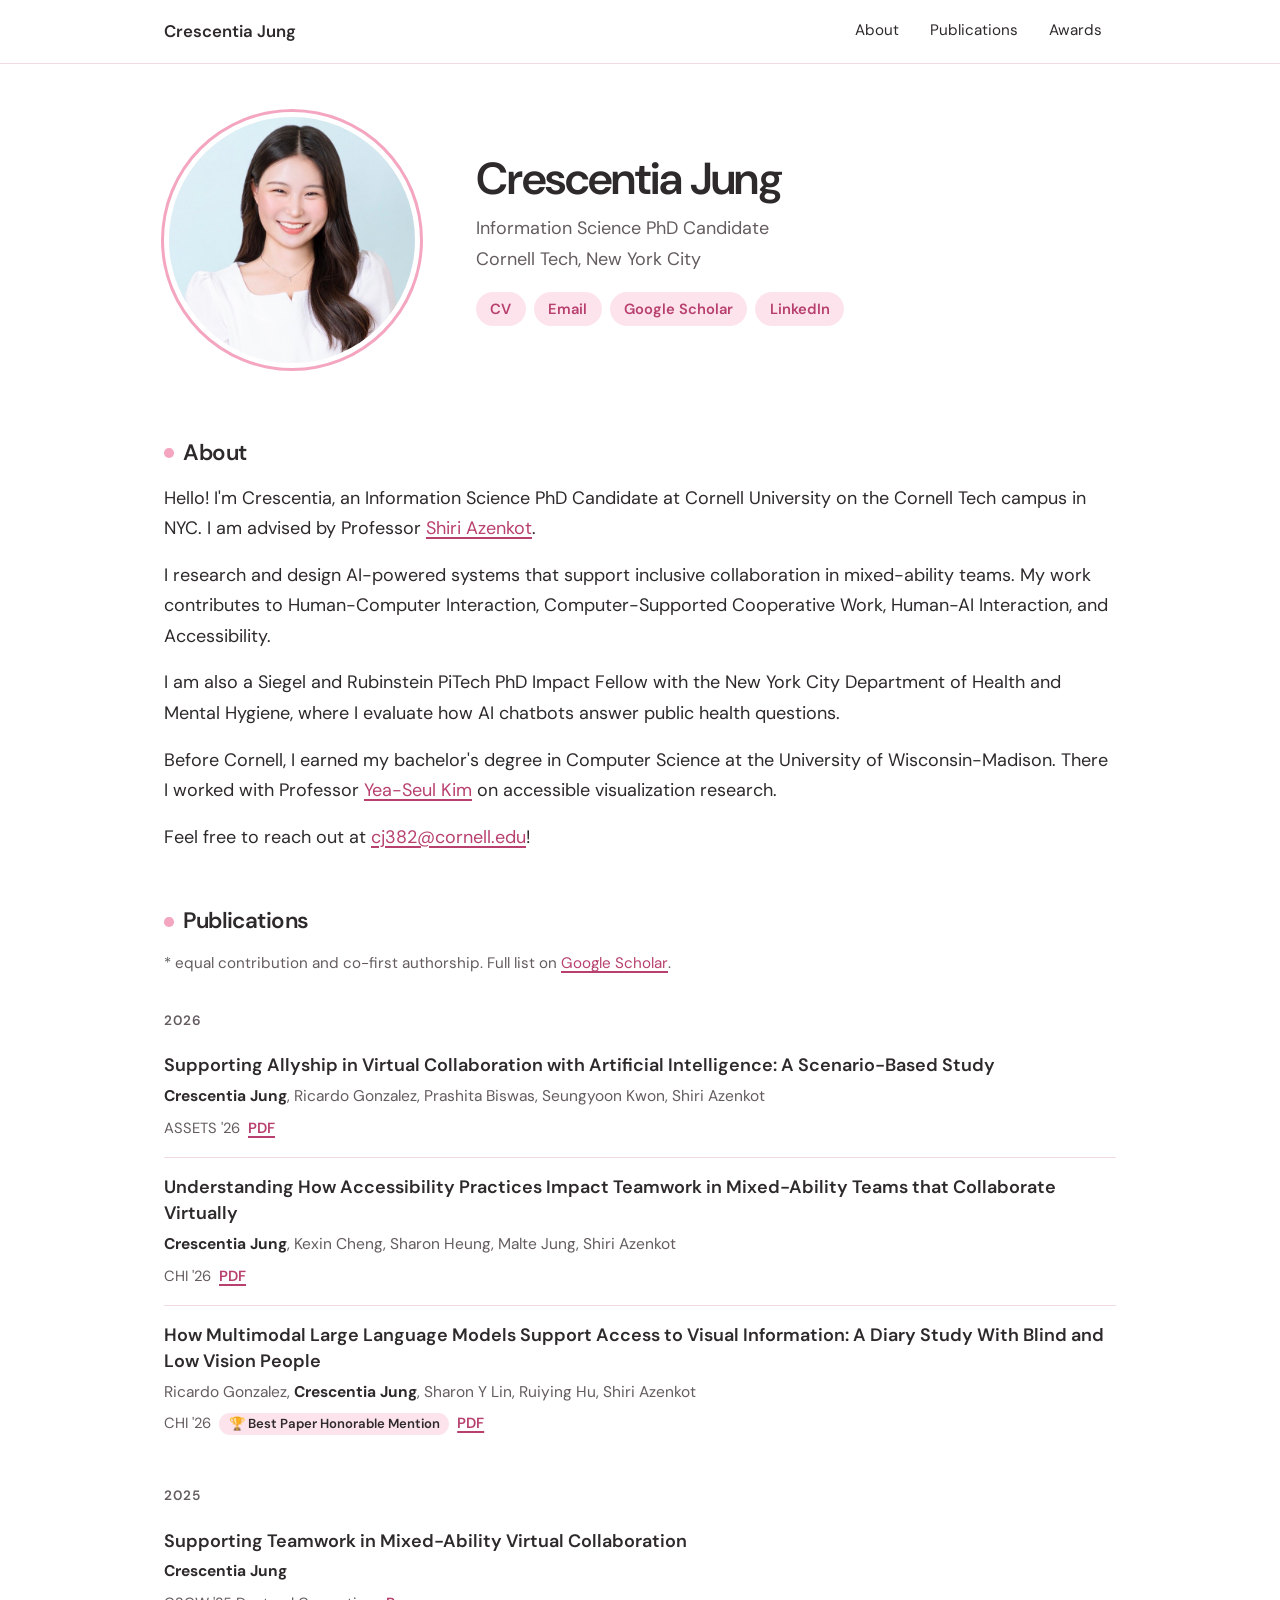
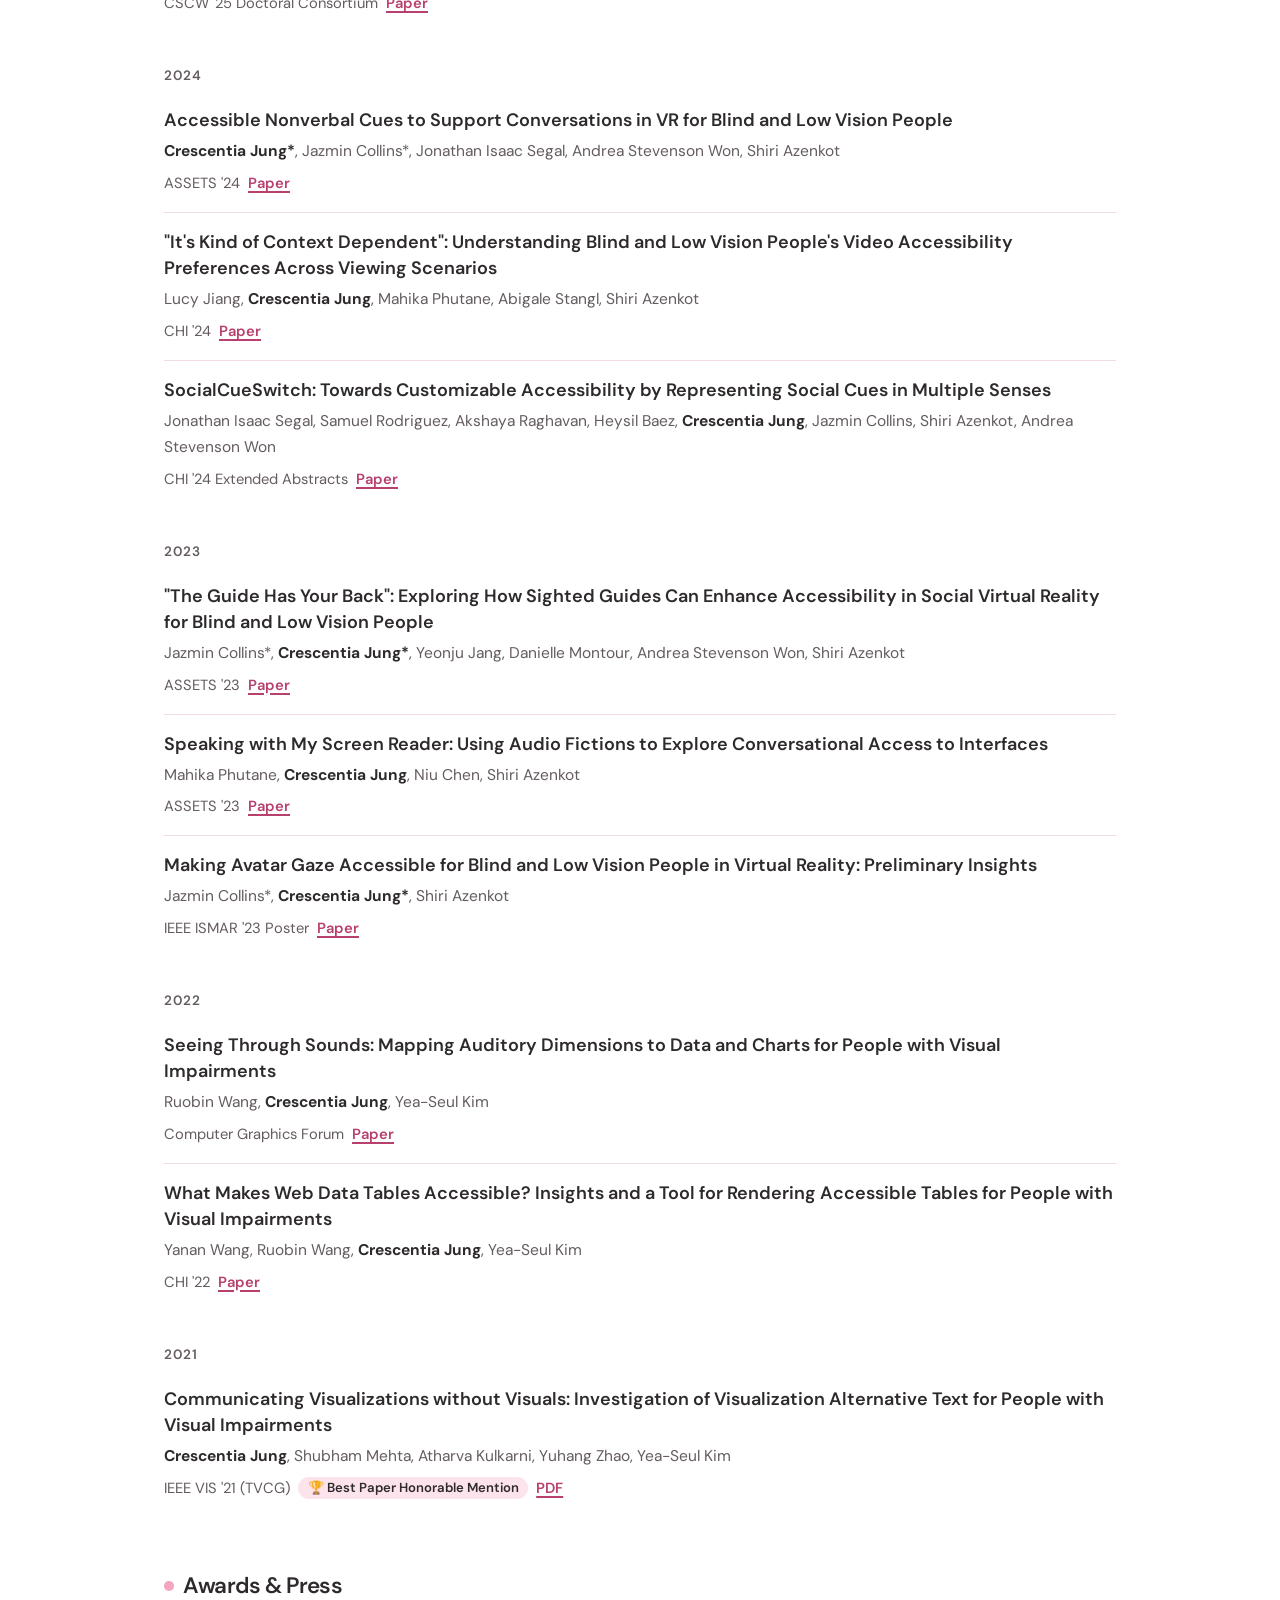
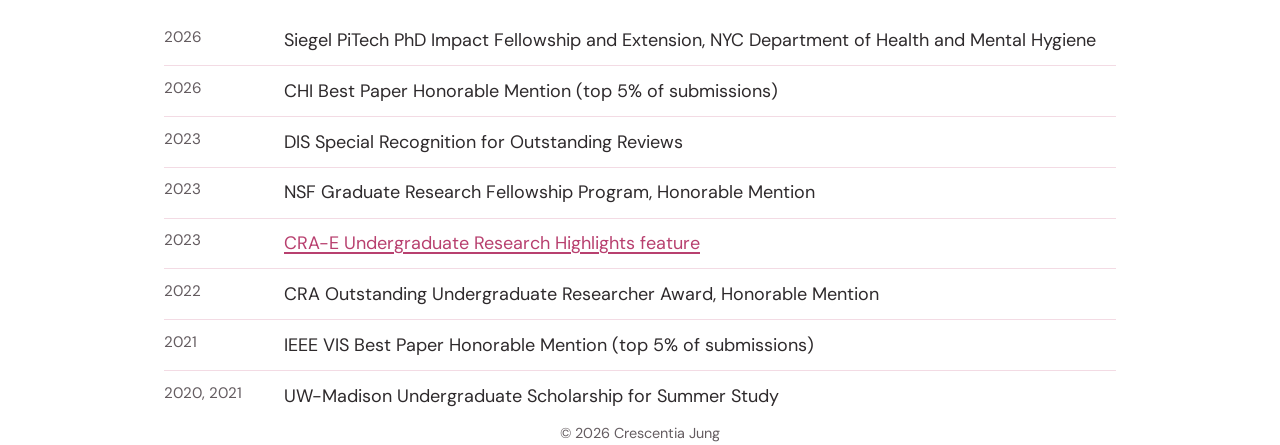
==== index.html @ 4ea264c8 "Add files via upload" ====
<!doctype html>
<html lang="en">
<head>
  <meta charset="utf-8">
  <meta name="viewport" content="width=device-width, initial-scale=1">
  <title>Crescentia Jung</title>
  <meta name="description" content="Crescentia Jung is an Information Science PhD candidate at Cornell Tech researching inclusive virtual collaboration, accessibility, and human-AI interaction.">
  <link rel="canonical" href="https://www.crescentiajung.com/">
  <meta property="og:title" content="Crescentia Jung">
  <meta property="og:type" content="website">
  <meta property="og:url" content="https://www.crescentiajung.com/">
  <meta property="og:image" content="https://www.crescentiajung.com/photo.jpg">
  <link rel="icon" href="data:image/svg+xml,%3Csvg xmlns='http://www.w3.org/2000/svg' viewBox='0 0 24 24'%3E%3Ccircle cx='12' cy='12' r='8' fill='%23f4a6c0'/%3E%3C/svg%3E">
  <link rel="preconnect" href="https://fonts.googleapis.com">
  <link rel="preconnect" href="https://fonts.gstatic.com" crossorigin>
  <link href="https://fonts.googleapis.com/css2?family=DM+Sans:opsz,wght@9..40,400;9..40,500;9..40,600&display=swap" rel="stylesheet">
  <link rel="stylesheet" href="/style.css">
</head>
<body>
  <a class="skip" href="#main">Skip to content</a>

  <header class="site-header">
    <div class="wrap">
      <a class="brand" href="/">
        Crescentia Jung
      </a>
      <nav aria-label="Sections">
        <ul>
          <li><a href="#about">About</a></li>
          <li><a href="#publications">Publications</a></li>
          <li><a href="#awards">Awards</a></li>
        </ul>
      </nav>
    </div>
  </header>

  <main id="main" class="wrap">
    <section class="hero" aria-labelledby="name">
      <img class="photo" src="/photo.jpg" alt="Portrait of Crescentia Jung, smiling" width="640" height="640">
      <div>
        <h1 id="name">Crescentia Jung</h1>
        <p class="tagline">Information Science PhD Candidate<br>Cornell Tech, New York City</p>
        <ul class="links" aria-label="Contact and profiles">
          <li><a href="/cv.pdf" target="_blank" rel="noopener">CV<span class="sr-only"> (PDF)</span><span class="sr-only"> (opens in new tab)</span></a></li>
          <li><a href="mailto:cj382@cornell.edu">Email</a></li>
          <li><a href="https://scholar.google.com/citations?hl=en&amp;user=9aqpAWwAAAAJ" target="_blank" rel="noopener">Google Scholar<span class="sr-only"> (opens in new tab)</span></a></li>
          <li><a href="https://www.linkedin.com/in/crescentiajung/" target="_blank" rel="noopener">LinkedIn<span class="sr-only"> (opens in new tab)</span></a></li>
        </ul>
      </div>
    </section>

    <section id="about" aria-labelledby="about-h">
      <h2 id="about-h">About</h2>
      <p>Hello! I'm Crescentia, an Information Science PhD Candidate at Cornell University on the Cornell Tech campus in NYC. I am advised by Professor <a href="https://scholar.google.com/citations?user=jNQlAkoAAAAJ&amp;hl=en" target="_blank" rel="noopener">Shiri Azenkot<span class="sr-only"> (opens in new tab)</span></a>.</p>
      <p>I research and design AI-powered systems that support inclusive collaboration in mixed-ability teams. My work contributes to Human-Computer Interaction, Computer-Supported Cooperative Work, Human-AI Interaction, and Accessibility.</p>
      <p>I am also a Siegel and Rubinstein PiTech PhD Impact Fellow with the New York City Department of Health and Mental Hygiene, where I evaluate how AI chatbots answer public health questions.</p>
      <p>Before Cornell, I earned my bachelor's degree in Computer Science at the University of Wisconsin-Madison. There I worked with Professor <a href="https://scholar.google.com/citations?user=I6_09PIAAAAJ&amp;hl=en" target="_blank" rel="noopener">Yea-Seul Kim<span class="sr-only"> (opens in new tab)</span></a> on accessible visualization research.</p>
      <p>Feel free to reach out at <a href="mailto:cj382@cornell.edu">cj382@cornell.edu</a>!</p>
    </section>

    <section id="publications" aria-labelledby="pubs-h">
      <h2 id="pubs-h">Publications</h2>
      <p class="note">* equal contribution and co-first authorship. Full list on <a href="https://scholar.google.com/citations?hl=en&amp;user=9aqpAWwAAAAJ" target="_blank" rel="noopener">Google Scholar<span class="sr-only"> (opens in new tab)</span></a>.</p>

      <h3 class="year">2026</h3>
      <ul class="pubs">
        <li>
          <p class="pub-title">Supporting Allyship in Virtual Collaboration with Artificial Intelligence: A Scenario-Based Study</p>
          <p class="pub-authors"><strong>Crescentia Jung</strong>, Ricardo Gonzalez, Prashita Biswas, Seungyoon Kwon, Shiri Azenkot</p>
          <p class="pub-venue"><span>ASSETS '26</span> <a href="https://arxiv.org/pdf/2610.09061" target="_blank" rel="noopener">PDF<span class="sr-only">: Supporting Allyship in Virtual Collaboration with Artificial Intelligence (opens in new tab)</span></a></p>
        </li>
        <li>
          <p class="pub-title">Understanding How Accessibility Practices Impact Teamwork in Mixed-Ability Teams that Collaborate Virtually</p>
          <p class="pub-authors"><strong>Crescentia Jung</strong>, Kexin Cheng, Sharon Heung, Malte Jung, Shiri Azenkot</p>
          <p class="pub-venue"><span>CHI '26</span> <a href="https://arxiv.org/pdf/2602.04015" target="_blank" rel="noopener">PDF<span class="sr-only">: Understanding How Accessibility Practices Impact Teamwork</span><span class="sr-only"> (opens in new tab)</span></a></p>
        </li>
        <li>
          <p class="pub-title">How Multimodal Large Language Models Support Access to Visual Information: A Diary Study With Blind and Low Vision People</p>
          <p class="pub-authors">Ricardo Gonzalez, <strong>Crescentia Jung</strong>, Sharon Y Lin, Ruiying Hu, Shiri Azenkot</p>
          <p class="pub-venue"><span>CHI '26</span> <span class="tag award">🏆 Best Paper Honorable Mention</span> <a href="https://arxiv.org/pdf/2602.13469" target="_blank" rel="noopener">PDF<span class="sr-only">: How Multimodal Large Language Models Support Access to Visual Information</span><span class="sr-only"> (opens in new tab)</span></a></p>
        </li>
      </ul>

      <h3 class="year">2025</h3>
      <ul class="pubs">
        <li>
          <p class="pub-title">Supporting Teamwork in Mixed-Ability Virtual Collaboration</p>
          <p class="pub-authors"><strong>Crescentia Jung</strong></p>
          <p class="pub-venue"><span>CSCW '25 Doctoral Consortium</span> <a href="https://dl.acm.org/doi/abs/10.1145/3715070.3747330" target="_blank" rel="noopener">Paper<span class="sr-only">: Supporting Teamwork in Mixed-Ability Virtual Collaboration</span><span class="sr-only"> (opens in new tab)</span></a></p>
        </li>
      </ul>

      <h3 class="year">2024</h3>
      <ul class="pubs">
        <li>
          <p class="pub-title">Accessible Nonverbal Cues to Support Conversations in VR for Blind and Low Vision People</p>
          <p class="pub-authors"><strong>Crescentia Jung*</strong>, Jazmin Collins*, Jonathan Isaac Segal, Andrea Stevenson Won, Shiri Azenkot</p>
          <p class="pub-venue"><span>ASSETS '24</span> <a href="https://dl.acm.org/doi/abs/10.1145/3663548.3675663" target="_blank" rel="noopener">Paper<span class="sr-only">: Accessible Nonverbal Cues to Support Conversations in VR</span><span class="sr-only"> (opens in new tab)</span></a></p>
        </li>
        <li>
          <p class="pub-title">"It's Kind of Context Dependent": Understanding Blind and Low Vision People's Video Accessibility Preferences Across Viewing Scenarios</p>
          <p class="pub-authors">Lucy Jiang, <strong>Crescentia Jung</strong>, Mahika Phutane, Abigale Stangl, Shiri Azenkot</p>
          <p class="pub-venue"><span>CHI '24</span> <a href="https://dl.acm.org/doi/abs/10.1145/3613904.3642238" target="_blank" rel="noopener">Paper<span class="sr-only">: It's Kind of Context Dependent</span><span class="sr-only"> (opens in new tab)</span></a></p>
        </li>
        <li>
          <p class="pub-title">SocialCueSwitch: Towards Customizable Accessibility by Representing Social Cues in Multiple Senses</p>
          <p class="pub-authors">Jonathan Isaac Segal, Samuel Rodriguez, Akshaya Raghavan, Heysil Baez, <strong>Crescentia Jung</strong>, Jazmin Collins, Shiri Azenkot, Andrea Stevenson Won</p>
          <p class="pub-venue"><span>CHI '24 Extended Abstracts</span> <a href="https://dl.acm.org/doi/abs/10.1145/3613905.3651109" target="_blank" rel="noopener">Paper<span class="sr-only">: SocialCueSwitch</span><span class="sr-only"> (opens in new tab)</span></a></p>
        </li>
      </ul>

      <h3 class="year">2023</h3>
      <ul class="pubs">
        <li>
          <p class="pub-title">"The Guide Has Your Back": Exploring How Sighted Guides Can Enhance Accessibility in Social Virtual Reality for Blind and Low Vision People</p>
          <p class="pub-authors">Jazmin Collins*, <strong>Crescentia Jung*</strong>, Yeonju Jang, Danielle Montour, Andrea Stevenson Won, Shiri Azenkot</p>
          <p class="pub-venue"><span>ASSETS '23</span> <a href="https://dl.acm.org/doi/abs/10.1145/3597638.3608386" target="_blank" rel="noopener">Paper<span class="sr-only">: The Guide Has Your Back</span><span class="sr-only"> (opens in new tab)</span></a></p>
        </li>
        <li>
          <p class="pub-title">Speaking with My Screen Reader: Using Audio Fictions to Explore Conversational Access to Interfaces</p>
          <p class="pub-authors">Mahika Phutane, <strong>Crescentia Jung</strong>, Niu Chen, Shiri Azenkot</p>
          <p class="pub-venue"><span>ASSETS '23</span> <a href="https://dl.acm.org/doi/abs/10.1145/3597638.3608404" target="_blank" rel="noopener">Paper<span class="sr-only">: Speaking with My Screen Reader</span><span class="sr-only"> (opens in new tab)</span></a></p>
        </li>
        <li>
          <p class="pub-title">Making Avatar Gaze Accessible for Blind and Low Vision People in Virtual Reality: Preliminary Insights</p>
          <p class="pub-authors">Jazmin Collins*, <strong>Crescentia Jung*</strong>, Shiri Azenkot</p>
          <p class="pub-venue"><span>IEEE ISMAR '23 Poster</span> <a href="https://ieeexplore.ieee.org/abstract/document/10322247/" target="_blank" rel="noopener">Paper<span class="sr-only">: Making Avatar Gaze Accessible</span><span class="sr-only"> (opens in new tab)</span></a></p>
        </li>
      </ul>

      <h3 class="year">2022</h3>
      <ul class="pubs">
        <li>
          <p class="pub-title">Seeing Through Sounds: Mapping Auditory Dimensions to Data and Charts for People with Visual Impairments</p>
          <p class="pub-authors">Ruobin Wang, <strong>Crescentia Jung</strong>, Yea-Seul Kim</p>
          <p class="pub-venue"><span>Computer Graphics Forum</span> <a href="https://onlinelibrary.wiley.com/doi/10.1111/cgf.14523" target="_blank" rel="noopener">Paper<span class="sr-only">: Seeing Through Sounds</span><span class="sr-only"> (opens in new tab)</span></a></p>
        </li>
        <li>
          <p class="pub-title">What Makes Web Data Tables Accessible? Insights and a Tool for Rendering Accessible Tables for People with Visual Impairments</p>
          <p class="pub-authors">Yanan Wang, Ruobin Wang, <strong>Crescentia Jung</strong>, Yea-Seul Kim</p>
          <p class="pub-venue"><span>CHI '22</span> <a href="https://dl.acm.org/doi/abs/10.1145/3491102.3517469" target="_blank" rel="noopener">Paper<span class="sr-only">: What Makes Web Data Tables Accessible</span><span class="sr-only"> (opens in new tab)</span></a></p>
        </li>
      </ul>

      <h3 class="year">2021</h3>
      <ul class="pubs">
        <li>
          <p class="pub-title">Communicating Visualizations without Visuals: Investigation of Visualization Alternative Text for People with Visual Impairments</p>
          <p class="pub-authors"><strong>Crescentia Jung</strong>, Shubham Mehta, Atharva Kulkarni, Yuhang Zhao, Yea-Seul Kim</p>
          <p class="pub-venue"><span>IEEE VIS '21 (TVCG)</span> <span class="tag award">🏆 Best Paper Honorable Mention</span> <a href="https://arxiv.org/abs/2108.03657" target="_blank" rel="noopener">PDF<span class="sr-only">: Communicating Visualizations without Visuals</span><span class="sr-only"> (opens in new tab)</span></a></p>
        </li>
      </ul>
    </section>

    <section id="awards" aria-labelledby="awards-h">
      <h2 id="awards-h">Awards &amp; Press</h2>
      <ul class="plain">
        <li><span class="when">2026</span> Siegel PiTech PhD Impact Fellowship and Extension, NYC Department of Health and Mental Hygiene</li>
        <li><span class="when">2026</span> CHI Best Paper Honorable Mention (top 5% of submissions)</li>
        <li><span class="when">2023</span> DIS Special Recognition for Outstanding Reviews</li>
        <li><span class="when">2023</span> NSF Graduate Research Fellowship Program, Honorable Mention</li>
        <li><span class="when">2023</span> <a href="https://cra.org/crn/2023/04/cra-es-undergraduate-research-highlights-undergraduate-research-makes-visualizations-more-accessible-via-alternative-text/" target="_blank" rel="noopener">CRA-E Undergraduate Research Highlights feature<span class="sr-only"> (opens in new tab)</span></a></li>
        <li><span class="when">2022</span> CRA Outstanding Undergraduate Researcher Award, Honorable Mention</li>
        <li><span class="when">2021</span> IEEE VIS Best Paper Honorable Mention (top 5% of submissions)</li>
        <li><span class="when">2020, 2021</span> UW-Madison Undergraduate Scholarship for Summer Study</li>
      </ul>
    </section>
  </main>

  <footer class="wrap">
    © 2026 Crescentia Jung
  </footer>
</body>
</html>
---- style.css ----
/* Crescentia Jung — site styles
   To switch to the blue theme, swap the four color values marked (theme). */

:root {
  --bg: #ffffff;
  --ink: #2e2a2c;
  --muted: #645c60;       /* 6.3:1 on white */
  --accent: #b8406f;      /* (theme) links and icons, 5.4:1 on white */
  --accent-soft: #fde4ec; /* (theme) pill fills */
  --accent-mid: #f4a6c0;  /* (theme) dots and photo ring */
  --line: #f3dbe4;        /* (theme) dividers */
  --focus: #6b4fd8;
  --max: 62rem;
}

@media (prefers-color-scheme: dark) {
  :root {
    --bg: #1d1a1c;
    --ink: #f4eef1;
    --muted: #c2b8bd;
    --accent: #f5a9c4;
    --accent-soft: #3b2a32;
    --accent-mid: #c76b8e;
    --line: #3a3036;
    --focus: #b9a8ff;
  }
}

*, *::before, *::after { box-sizing: border-box; }

html {
  -webkit-text-size-adjust: 100%;
  scroll-behavior: smooth;
  scroll-padding-top: 5rem;
}
@media (prefers-reduced-motion: reduce) {
  html { scroll-behavior: auto; }
}

body {
  margin: 0;
  background: var(--bg);
  color: var(--ink);
  font-family: "DM Sans", system-ui, -apple-system, "Segoe UI", sans-serif;
  font-size: 1.125rem;
  line-height: 1.7;
}

.sr-only {
  position: absolute;
  width: 1px; height: 1px;
  padding: 0; margin: -1px;
  overflow: hidden;
  clip: rect(0 0 0 0);
  white-space: nowrap;
  border: 0;
}

.skip {
  position: absolute;
  left: 1rem;
  top: -3rem;
  background: var(--ink);
  color: var(--bg);
  padding: .5rem 1rem;
  border-radius: 999px;
  z-index: 20;
}
.skip:focus { top: 1rem; }

:focus-visible {
  outline: 3px solid var(--focus);
  outline-offset: 3px;
  border-radius: 6px;
}

a {
  color: var(--accent);
  text-decoration-thickness: 1.5px;
  text-underline-offset: 3px;
}
a:hover { text-decoration-thickness: 3px; }

.wrap {
  max-width: var(--max);
  margin: 0 auto;
  padding: 0 1.25rem;
}

/* Header: sticks to top so section links stay reachable */
.site-header {
  position: sticky;
  top: 0;
  z-index: 10;
  background: color-mix(in srgb, var(--bg) 92%, transparent);
  backdrop-filter: blur(8px);
  border-bottom: 1px solid var(--line);
}
.site-header .wrap {
  display: flex;
  align-items: center;
  justify-content: space-between;
  gap: .75rem;
  flex-wrap: wrap;
  padding-top: .85rem;
  padding-bottom: .85rem;
}
.brand {
  display: inline-flex;
  align-items: center;
  gap: .5rem;
  font-weight: 600;
  font-size: 1.05rem;
  color: var(--ink);
  text-decoration: none;
}
.brand svg { width: 1.3rem; height: 1.3rem; color: var(--accent); }

nav ul {
  list-style: none;
  display: flex;
  gap: .25rem;
  margin: 0;
  padding: 0;
  flex-wrap: wrap;
}
nav a {
  display: inline-block;
  padding: .3rem .85rem;
  border-radius: 999px;
  color: var(--ink);
  text-decoration: none;
  font-size: .95rem;
}
nav a:hover { background: var(--accent-soft); }

/* Hero */
.hero {
  display: grid;
  grid-template-columns: 1fr;
  gap: 1.75rem;
  align-items: center;
  padding: 3rem 0 1rem;
}
@media (min-width: 640px) {
  .hero { grid-template-columns: 16rem 1fr; gap: 3.5rem; }
}
.photo {
  width: 16rem;
  height: 16rem;
  border-radius: 50%;
  object-fit: cover;
  color: transparent;
  background: var(--accent-soft);
  border: 5px solid var(--bg);
  box-shadow: 0 0 0 3px var(--accent-mid);
}

h1, h2 {
  font-weight: 600;
  line-height: 1.2;
  letter-spacing: -.025em;
}
h1 { font-size: clamp(2.1rem, 6vw, 2.8rem); margin: 0 0 .4rem; }
h2 {
  font-size: 1.4rem;
  margin: 3.5rem 0 1rem;
  display: flex;
  align-items: center;
  gap: .6rem;
}
h2::before {
  content: "";
  width: .6rem;
  height: .6rem;
  border-radius: 50%;
  background: var(--accent-mid);
  flex: none;
}

.tagline {
  margin: 0;
  color: var(--muted);
}

.links {
  display: flex;
  flex-wrap: wrap;
  gap: .5rem;
  margin: 1.1rem 0 0;
  padding: 0;
  list-style: none;
}
.links a {
  display: inline-block;
  padding: .3rem .9rem;
  border-radius: 999px;
  background: var(--accent-soft);
  font-size: .92rem;
  font-weight: 600;
  text-decoration: none;
}
.links a:hover { text-decoration: underline; }

#about p { margin: 0 0 1rem; }

.note { color: var(--muted); font-size: .95rem; margin: 0 0 1rem; }

/* Publications: plain list, one divider per item */
.year {
  font-size: .85rem;
  font-weight: 600;
  letter-spacing: .08em;
  color: var(--muted);
  margin: 2rem 0 .25rem;
}
.pubs, .plain {
  list-style: none;
  padding: 0;
  margin: 0;
}
.pubs li {
  padding: 1rem 0;
  border-bottom: 1px solid var(--line);
}
.pubs li:last-child { border-bottom: 0; }
.pubs p { margin: 0; }
.pub-title {
  font-weight: 600;
  line-height: 1.45;
  margin-bottom: .3rem !important;
}
.pub-authors {
  font-size: .97rem;
  color: var(--muted);
}
.pub-authors strong { color: var(--ink); }
.pub-venue {
  display: flex;
  flex-wrap: wrap;
  align-items: center;
  gap: .5rem;
  margin-top: .4rem !important;
  font-size: .92rem;
  color: var(--muted);
}
.pub-venue a { font-weight: 600; }

.tag {
  display: inline-block;
  padding: 0 .6rem;
  border-radius: 999px;
  background: var(--accent-soft);
  color: var(--ink);
  font-size: .82rem;
  font-weight: 600;
}

/* Awards */
.plain li {
  display: flex;
  gap: 1rem;
  padding: .6rem 0;
  border-bottom: 1px solid var(--line);
}
.plain li:last-child { border-bottom: 0; }
.when {
  flex: none;
  width: 6.5rem;
  color: var(--muted);
  font-size: .95rem;
  font-variant-numeric: tabular-nums;
}
@media (max-width: 480px) {
  .plain li { flex-direction: column; gap: 0; }
}

footer {
  margin: 4.5rem auto 2.5rem;
  color: var(--muted);
  font-size: .9rem;
  text-align: center;
}
footer svg { width: 1rem; height: 1rem; vertical-align: -2px; color: var(--accent); }
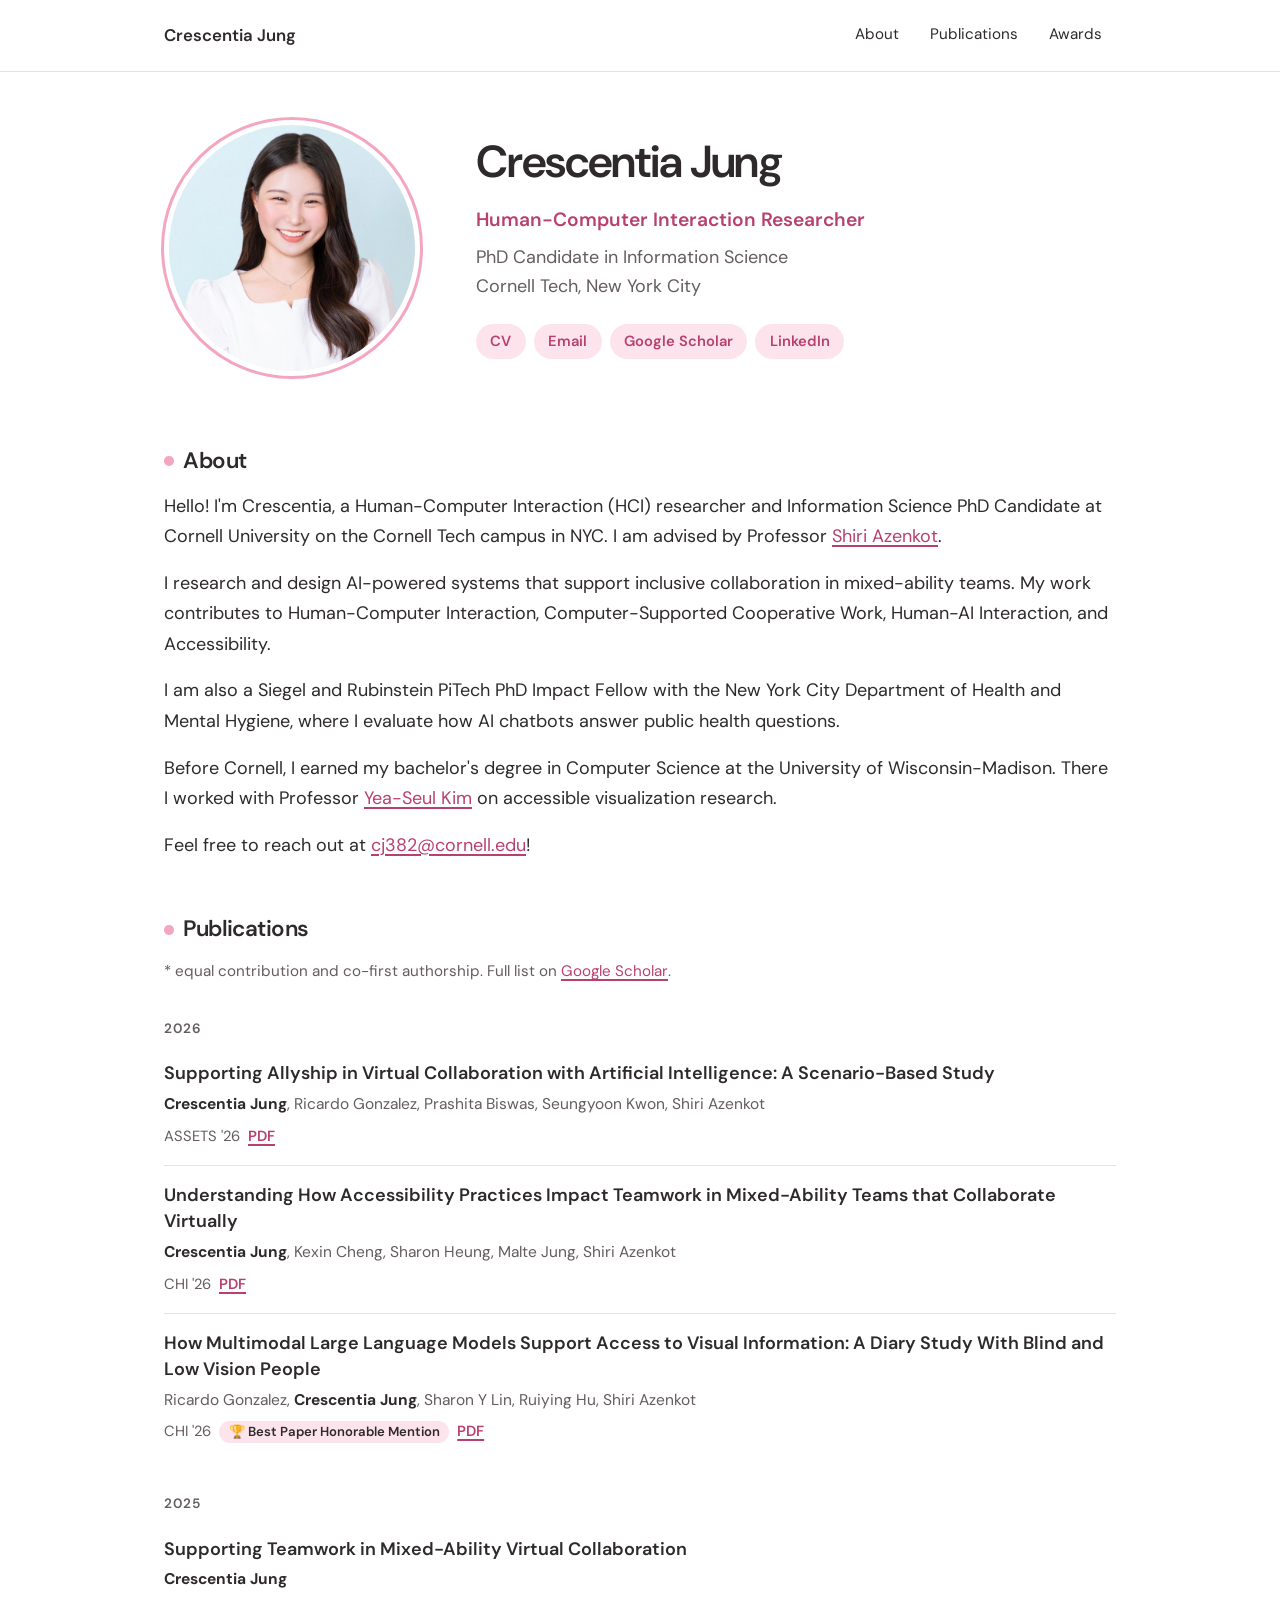
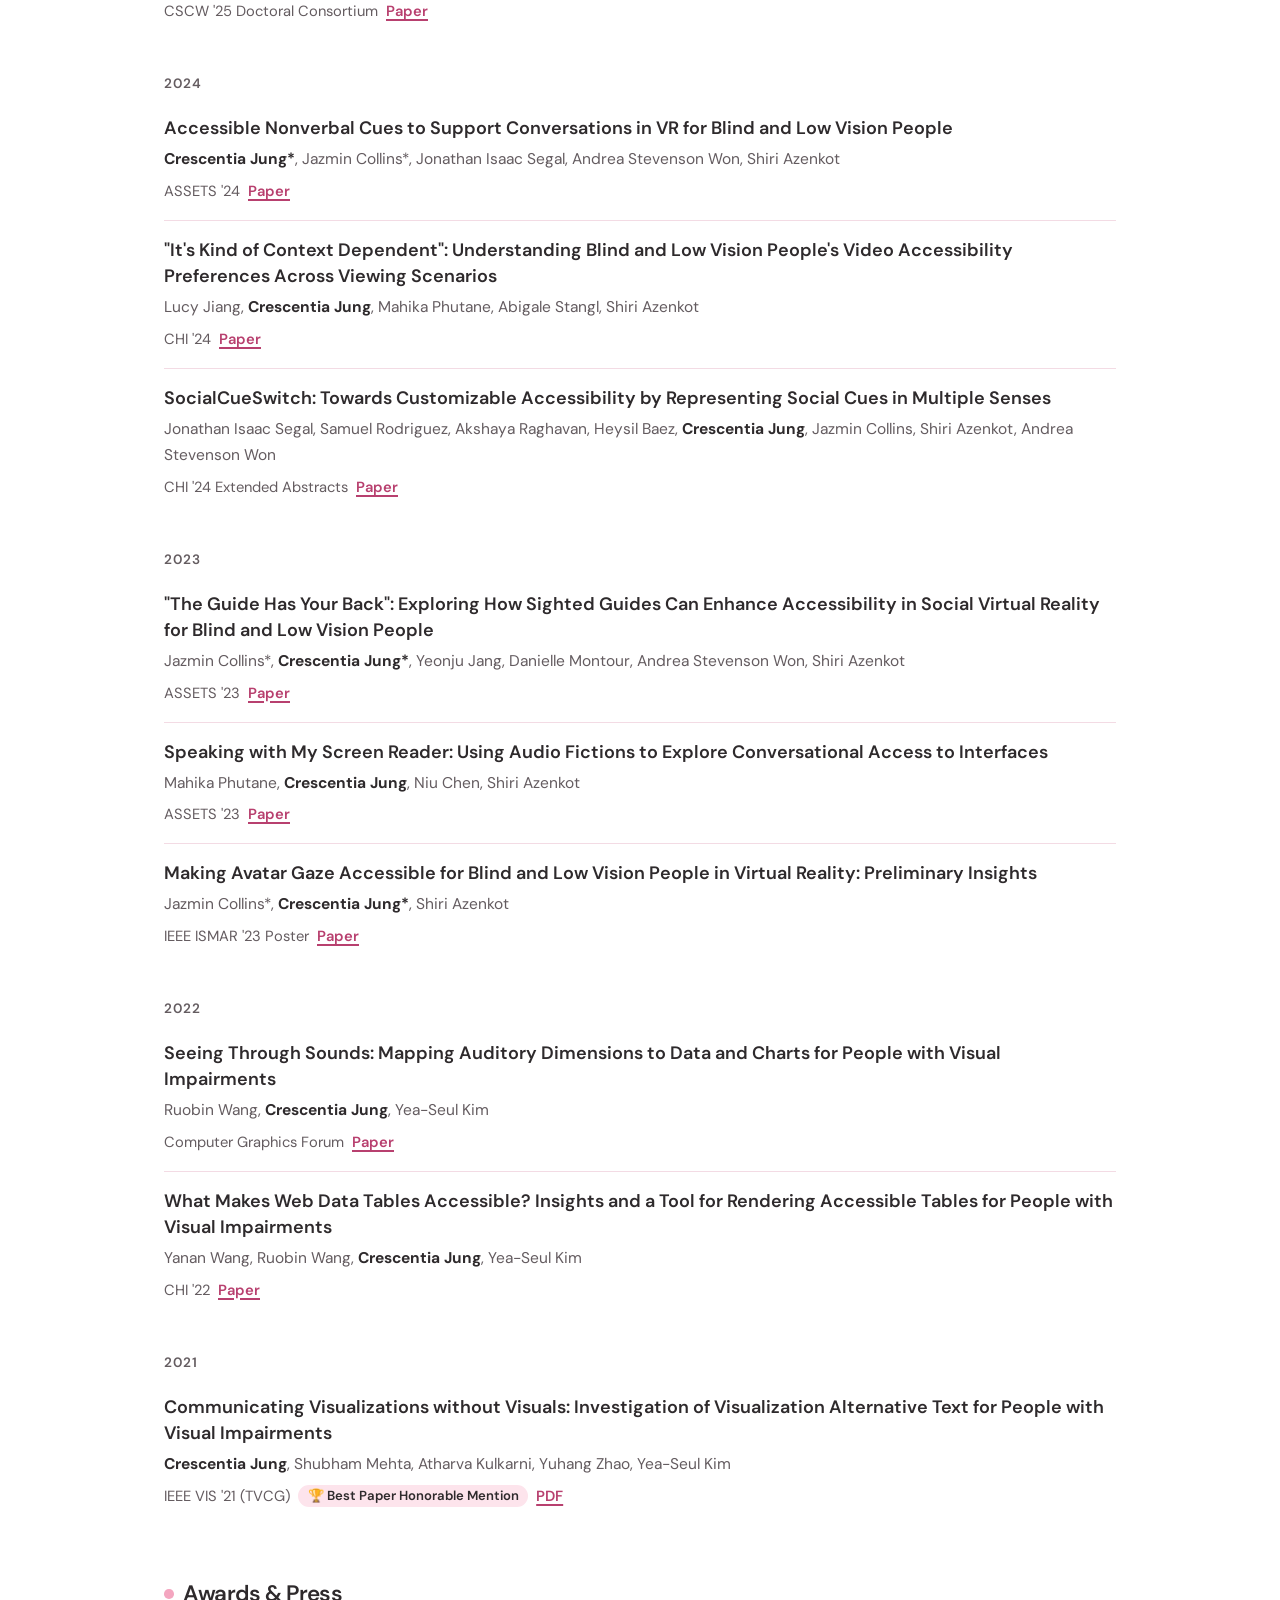
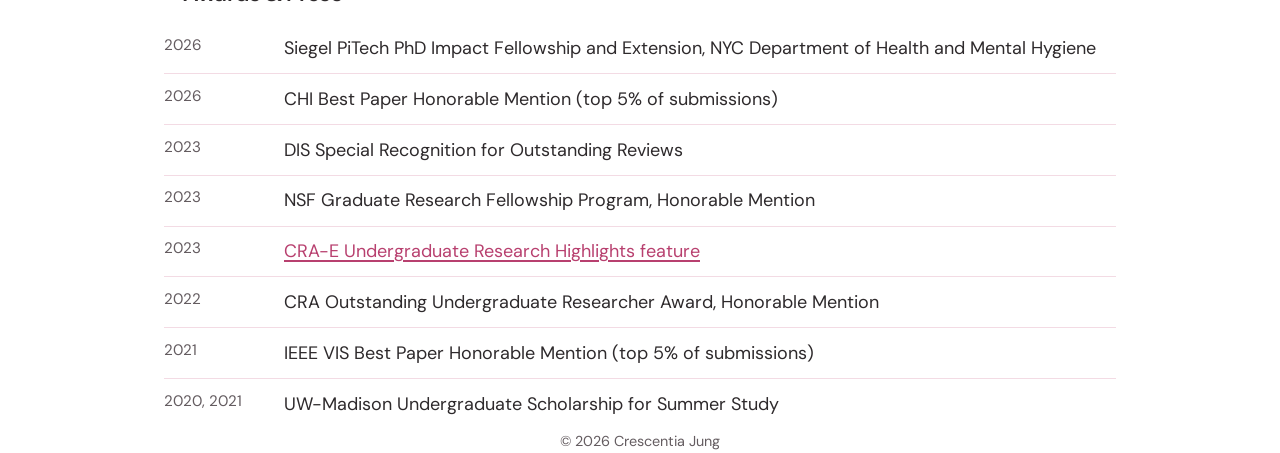
==== commit ddb65e6b: "Add files via upload" ====
--- a/index.html
+++ b/index.html
@@ -39,7 +39,8 @@
       <img class="photo" src="/photo.jpg" alt="Portrait of Crescentia Jung, smiling" width="640" height="640">
       <div>
         <h1 id="name">Crescentia Jung</h1>
-        <p class="tagline">Information Science PhD Candidate<br>Cornell Tech, New York City</p>
+        <p class="role">Human-Computer Interaction Researcher</p>
+        <p class="tagline">PhD Candidate in Information Science<br>Cornell Tech, New York City</p>
         <ul class="links" aria-label="Contact and profiles">
           <li><a href="/cv.pdf" target="_blank" rel="noopener">CV<span class="sr-only"> (PDF)</span><span class="sr-only"> (opens in new tab)</span></a></li>
           <li><a href="mailto:cj382@cornell.edu">Email</a></li>
@@ -51,7 +52,7 @@
 
     <section id="about" aria-labelledby="about-h">
       <h2 id="about-h">About</h2>
-      <p>Hello! I'm Crescentia, an Information Science PhD Candidate at Cornell University on the Cornell Tech campus in NYC. I am advised by Professor <a href="https://scholar.google.com/citations?user=jNQlAkoAAAAJ&amp;hl=en" target="_blank" rel="noopener">Shiri Azenkot<span class="sr-only"> (opens in new tab)</span></a>.</p>
+      <p>Hello! I'm Crescentia, a Human-Computer Interaction (HCI) researcher and Information Science PhD Candidate at Cornell University on the Cornell Tech campus in NYC. I am advised by Professor <a href="https://scholar.google.com/citations?user=jNQlAkoAAAAJ&amp;hl=en" target="_blank" rel="noopener">Shiri Azenkot<span class="sr-only"> (opens in new tab)</span></a>.</p>
       <p>I research and design AI-powered systems that support inclusive collaboration in mixed-ability teams. My work contributes to Human-Computer Interaction, Computer-Supported Cooperative Work, Human-AI Interaction, and Accessibility.</p>
       <p>I am also a Siegel and Rubinstein PiTech PhD Impact Fellow with the New York City Department of Health and Mental Hygiene, where I evaluate how AI chatbots answer public health questions.</p>
       <p>Before Cornell, I earned my bachelor's degree in Computer Science at the University of Wisconsin-Madison. There I worked with Professor <a href="https://scholar.google.com/citations?user=I6_09PIAAAAJ&amp;hl=en" target="_blank" rel="noopener">Yea-Seul Kim<span class="sr-only"> (opens in new tab)</span></a> on accessible visualization research.</p>
--- a/style.css
+++ b/style.css
@@ -102,8 +102,8 @@
   justify-content: space-between;
   gap: .75rem;
   flex-wrap: wrap;
-  padding-top: .85rem;
-  padding-bottom: .85rem;
+  padding-top: 1.1rem;
+  padding-bottom: 1.1rem;
 }
 .brand {
   display: inline-flex;
@@ -161,7 +161,7 @@
   line-height: 1.2;
   letter-spacing: -.025em;
 }
-h1 { font-size: clamp(2.1rem, 6vw, 2.8rem); margin: 0 0 .4rem; }
+h1 { font-size: clamp(2.1rem, 6vw, 2.8rem); margin: 0 0 .9rem; }
 h2 {
   font-size: 1.4rem;
   margin: 3.5rem 0 1rem;
@@ -178,16 +178,23 @@
   flex: none;
 }
 
+.role {
+  margin: 0 0 .35rem;
+  font-size: 1.2rem;
+  font-weight: 600;
+  color: var(--accent);
+}
 .tagline {
   margin: 0;
   color: var(--muted);
+  line-height: 1.6;
 }
 
 .links {
   display: flex;
   flex-wrap: wrap;
   gap: .5rem;
-  margin: 1.1rem 0 0;
+  margin: 1.5rem 0 0;
   padding: 0;
   list-style: none;
 }
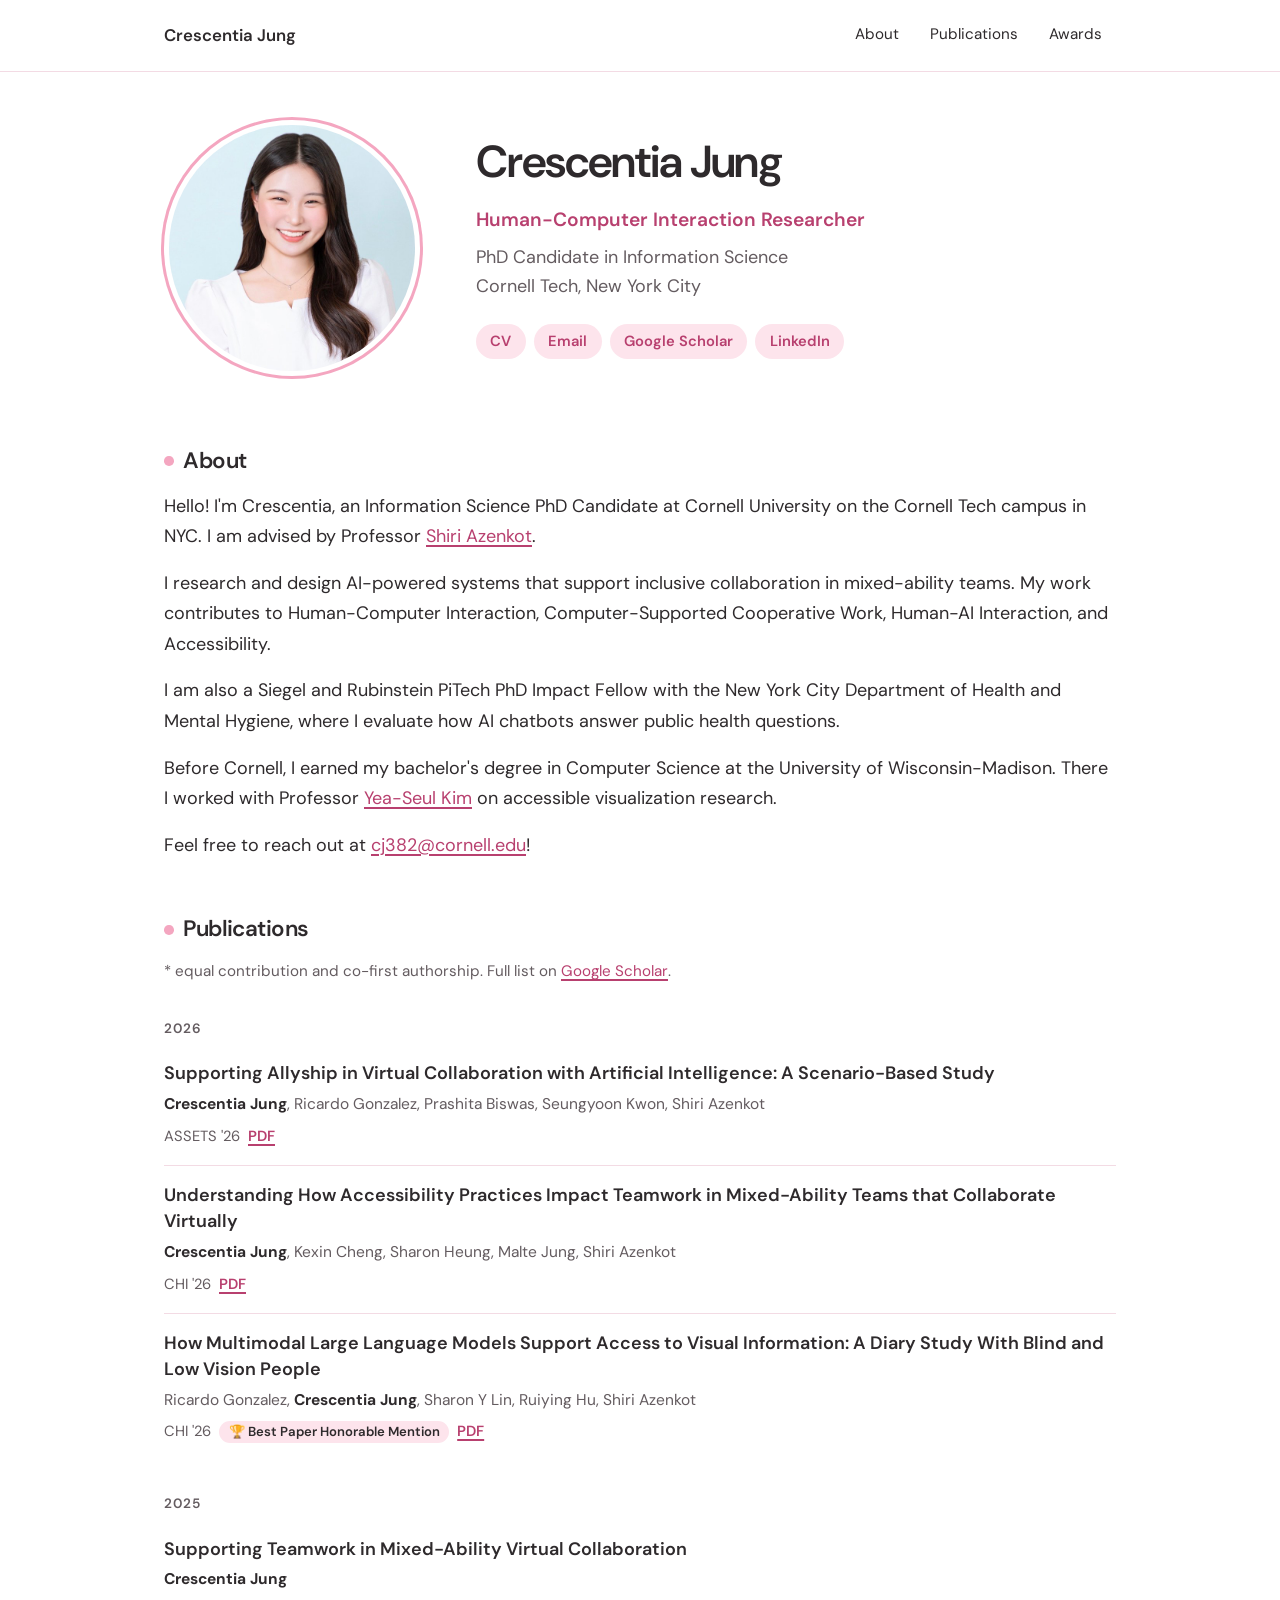
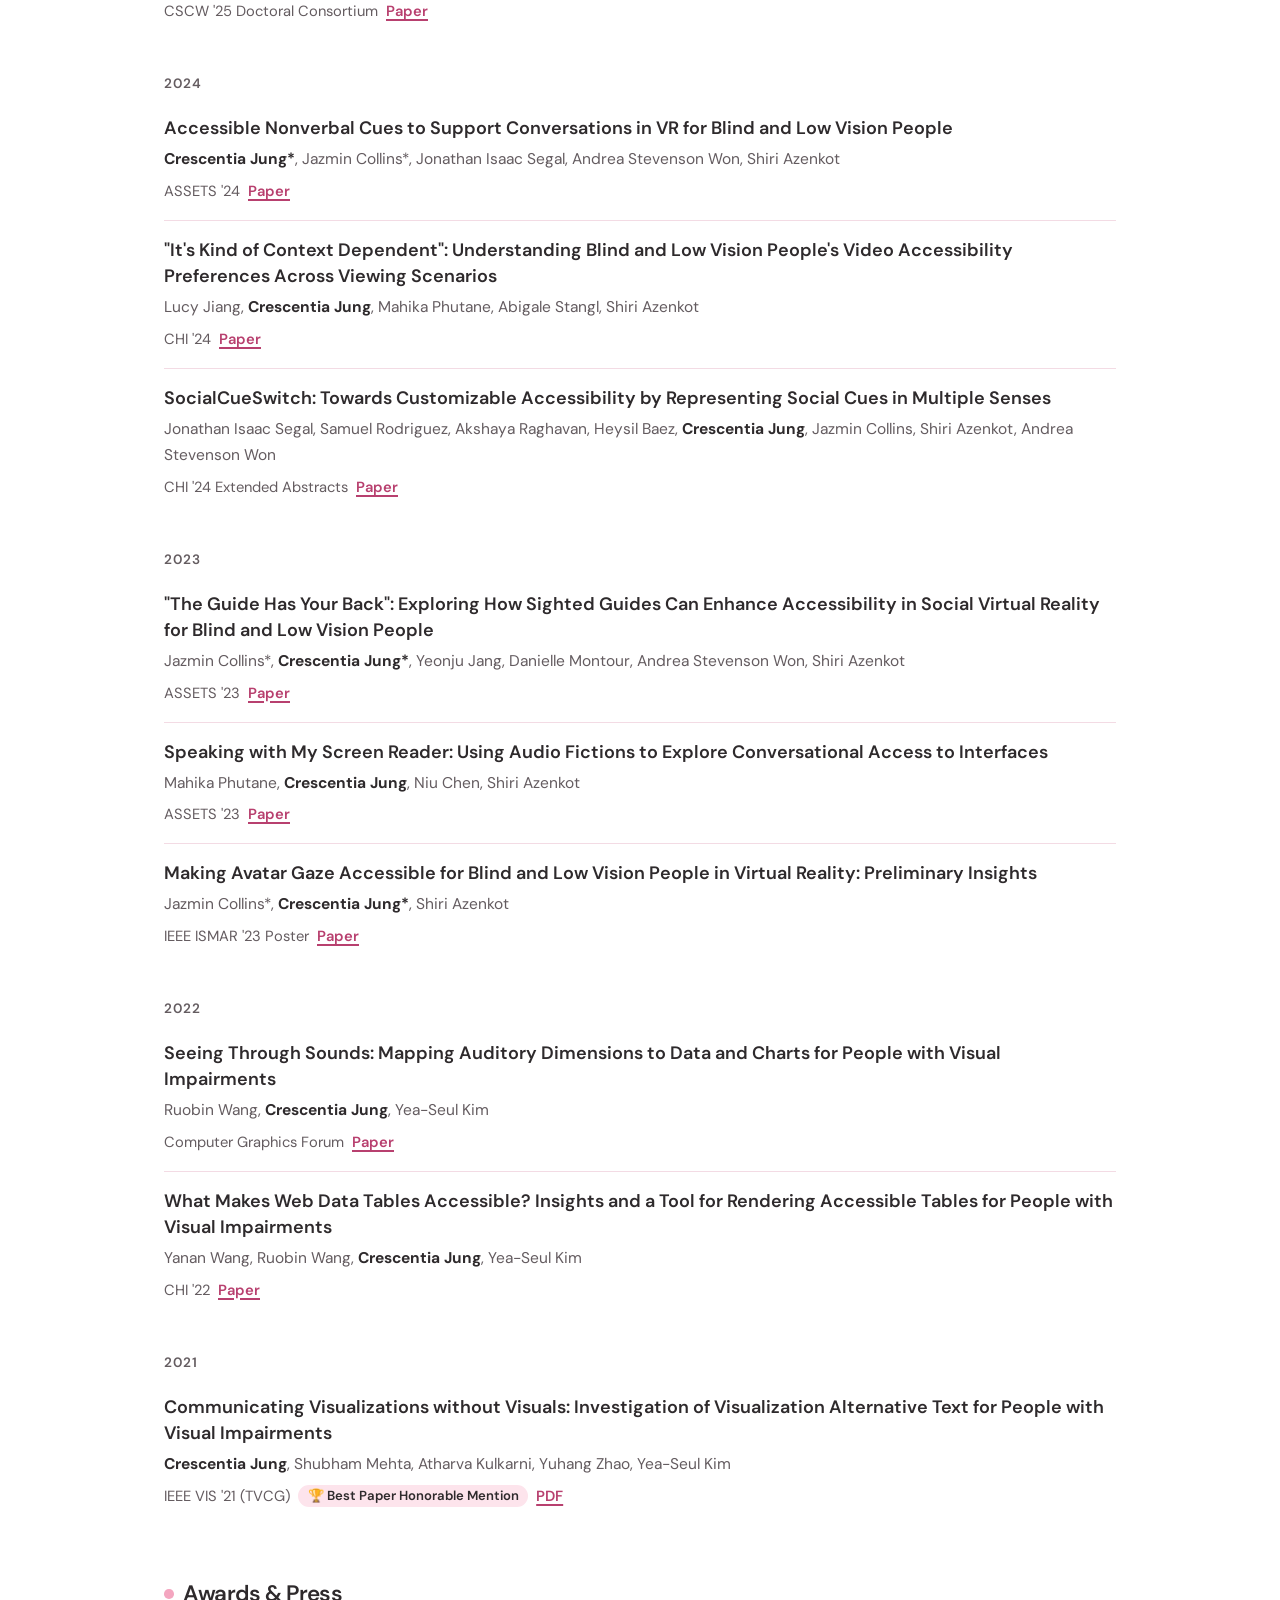
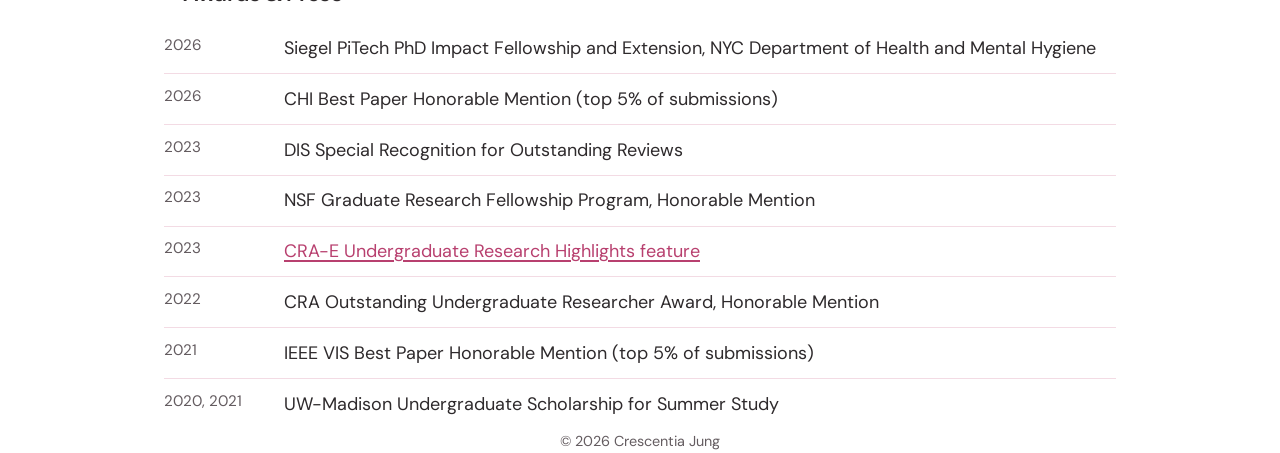
==== commit 06affec8: "Add files via upload" ====
--- a/index.html
+++ b/index.html
@@ -52,7 +52,7 @@
 
     <section id="about" aria-labelledby="about-h">
       <h2 id="about-h">About</h2>
-      <p>Hello! I'm Crescentia, a Human-Computer Interaction (HCI) researcher and Information Science PhD Candidate at Cornell University on the Cornell Tech campus in NYC. I am advised by Professor <a href="https://scholar.google.com/citations?user=jNQlAkoAAAAJ&amp;hl=en" target="_blank" rel="noopener">Shiri Azenkot<span class="sr-only"> (opens in new tab)</span></a>.</p>
+      <p>Hello! I'm Crescentia, an Information Science PhD Candidate at Cornell University on the Cornell Tech campus in NYC. I am advised by Professor <a href="https://scholar.google.com/citations?user=jNQlAkoAAAAJ&amp;hl=en" target="_blank" rel="noopener">Shiri Azenkot<span class="sr-only"> (opens in new tab)</span></a>.</p>
       <p>I research and design AI-powered systems that support inclusive collaboration in mixed-ability teams. My work contributes to Human-Computer Interaction, Computer-Supported Cooperative Work, Human-AI Interaction, and Accessibility.</p>
       <p>I am also a Siegel and Rubinstein PiTech PhD Impact Fellow with the New York City Department of Health and Mental Hygiene, where I evaluate how AI chatbots answer public health questions.</p>
       <p>Before Cornell, I earned my bachelor's degree in Computer Science at the University of Wisconsin-Madison. There I worked with Professor <a href="https://scholar.google.com/citations?user=I6_09PIAAAAJ&amp;hl=en" target="_blank" rel="noopener">Yea-Seul Kim<span class="sr-only"> (opens in new tab)</span></a> on accessible visualization research.</p>
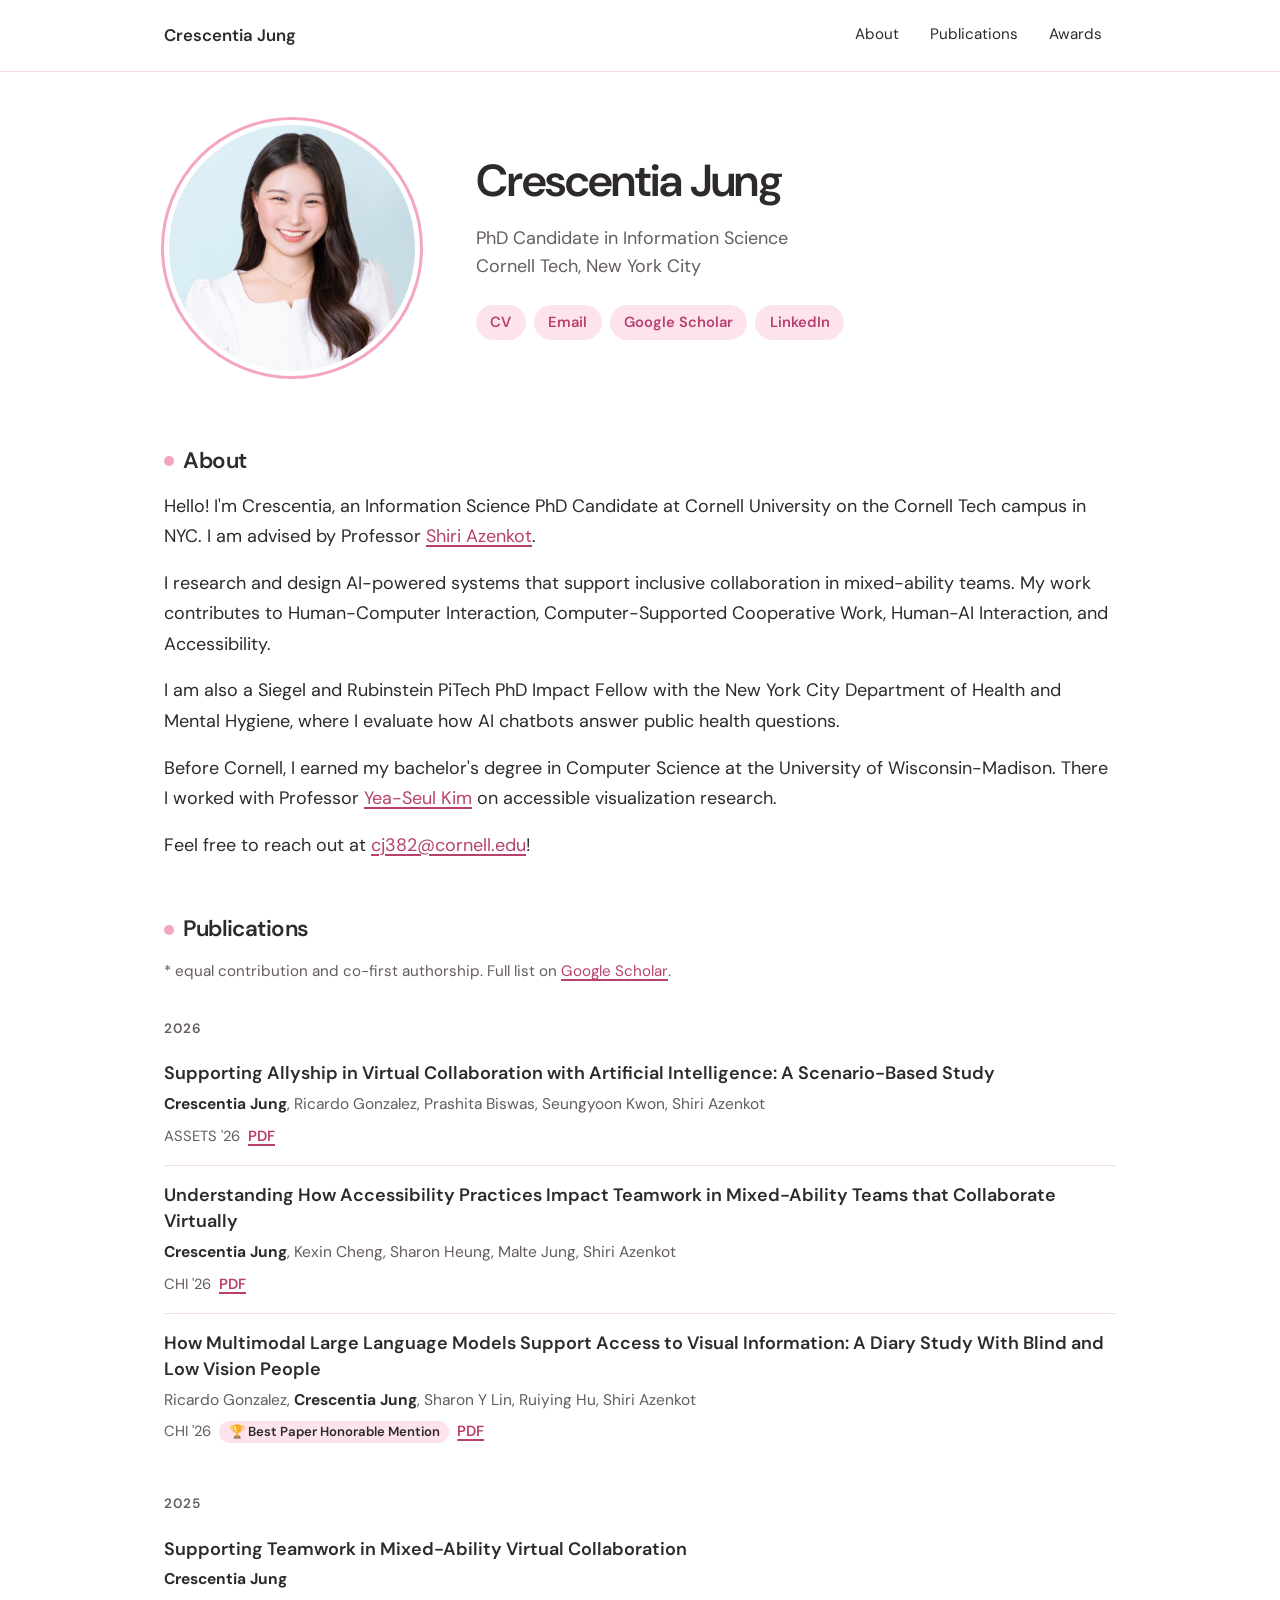
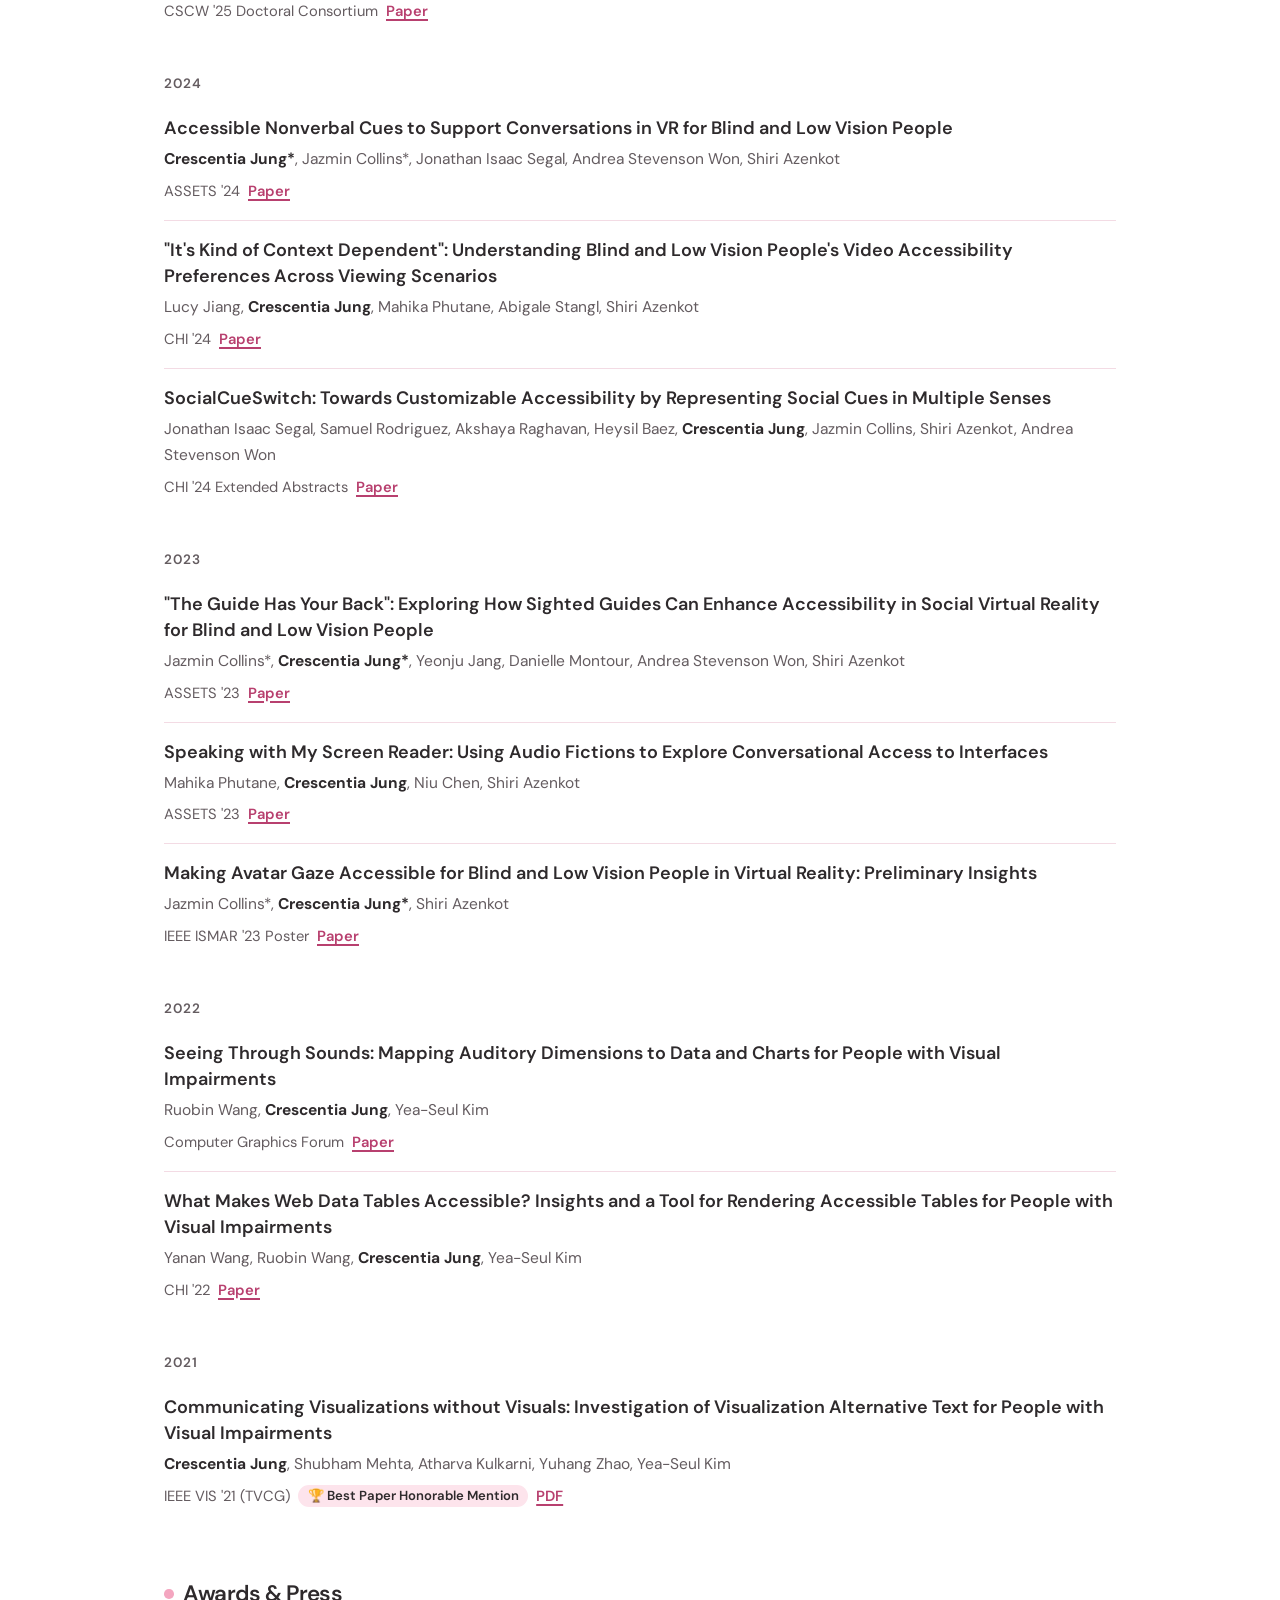
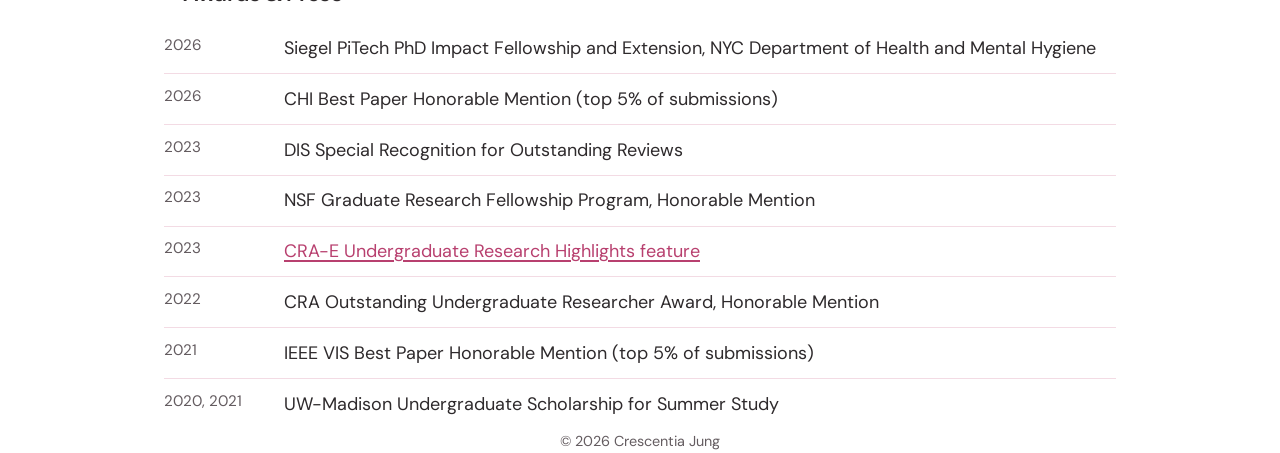
==== commit dd28ab45: "Add files via upload" ====
--- a/index.html
+++ b/index.html
@@ -39,7 +39,6 @@
       <img class="photo" src="/photo.jpg" alt="Portrait of Crescentia Jung, smiling" width="640" height="640">
       <div>
         <h1 id="name">Crescentia Jung</h1>
-        <p class="role">Human-Computer Interaction Researcher</p>
         <p class="tagline">PhD Candidate in Information Science<br>Cornell Tech, New York City</p>
         <ul class="links" aria-label="Contact and profiles">
           <li><a href="/cv.pdf" target="_blank" rel="noopener">CV<span class="sr-only"> (PDF)</span><span class="sr-only"> (opens in new tab)</span></a></li>
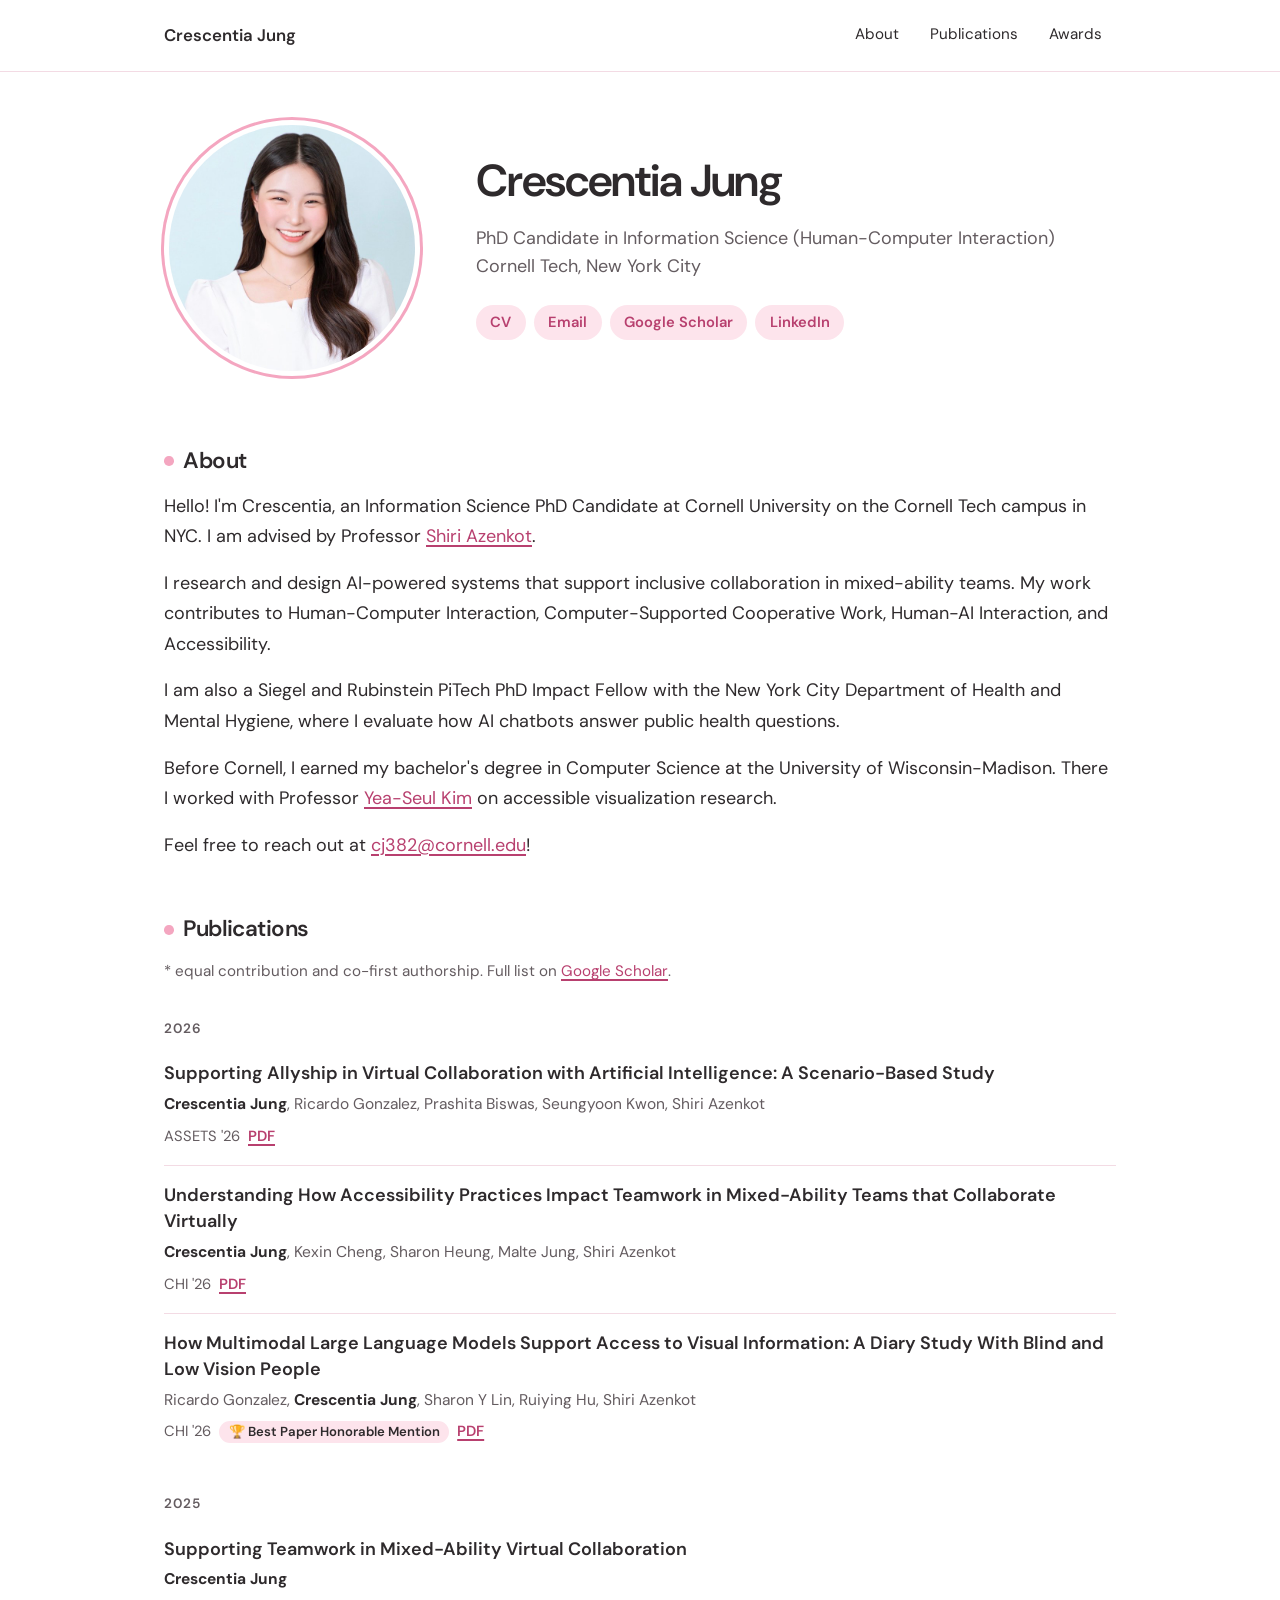
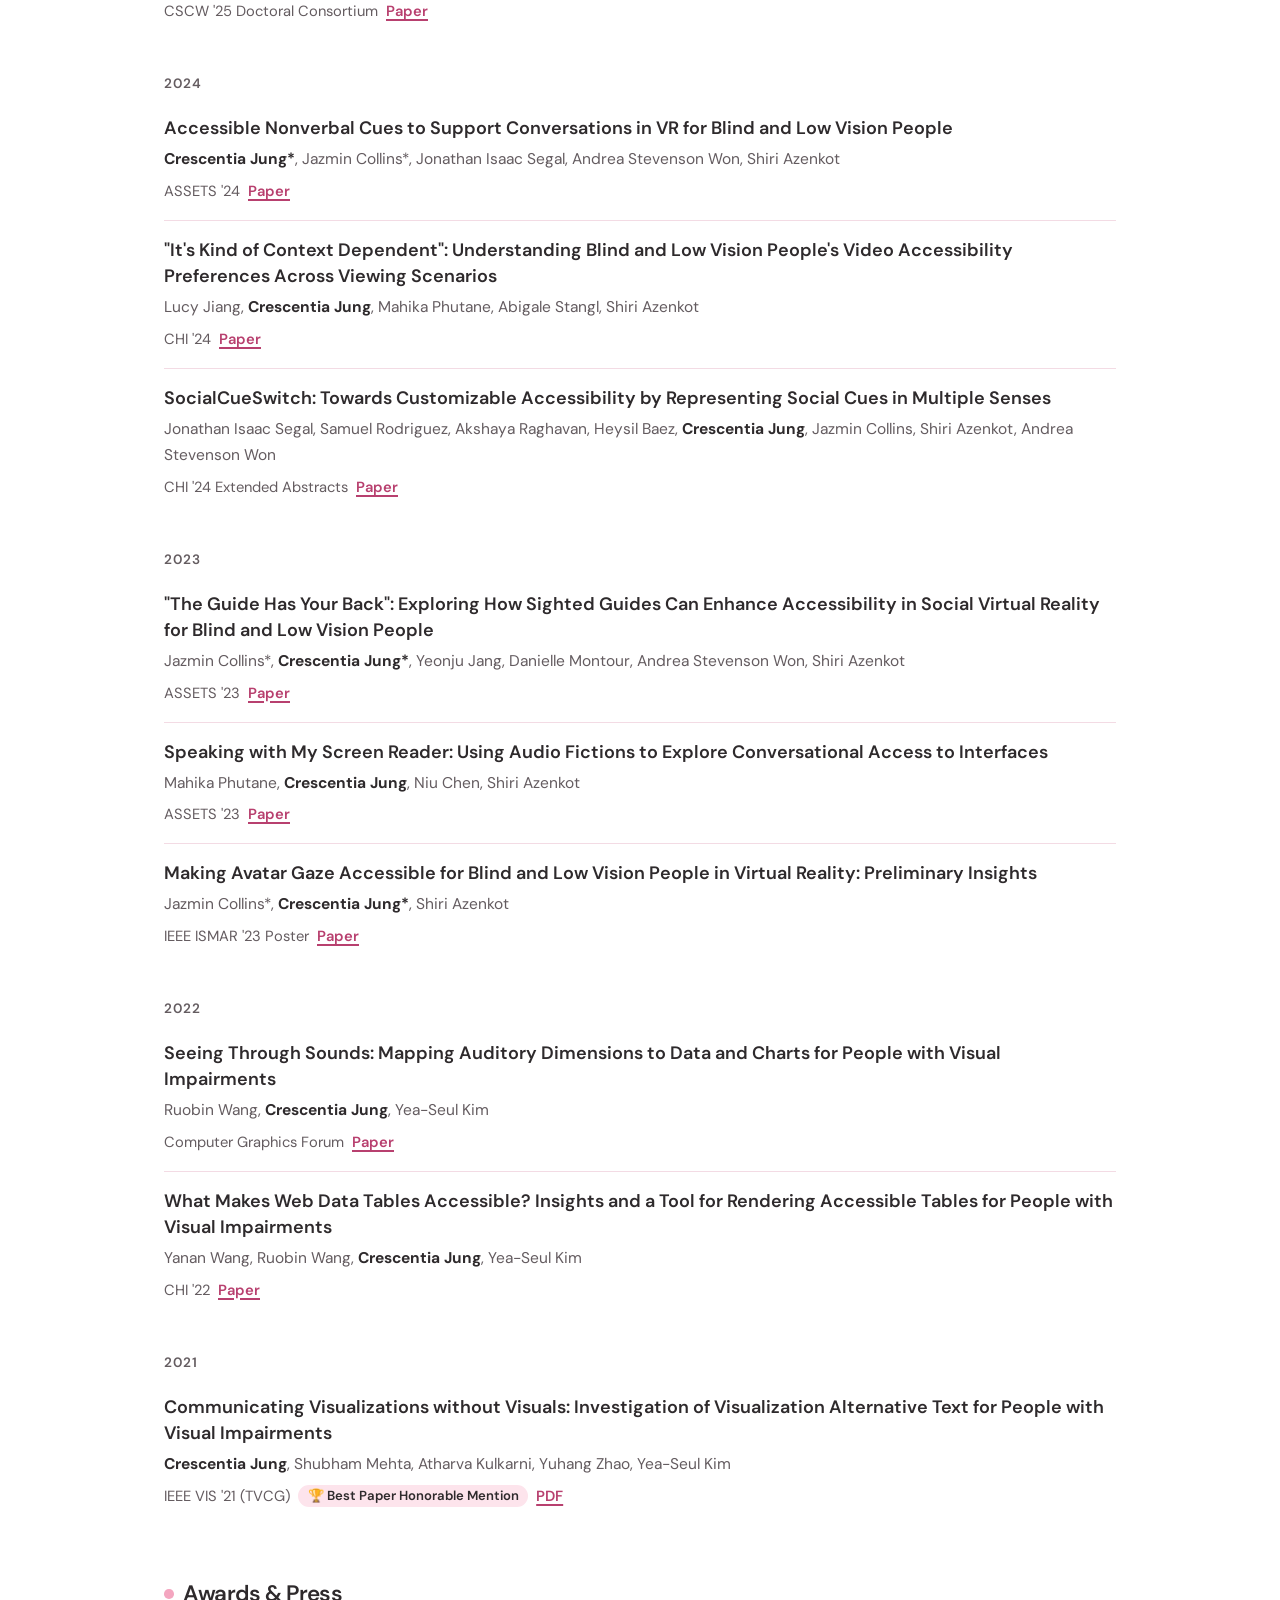
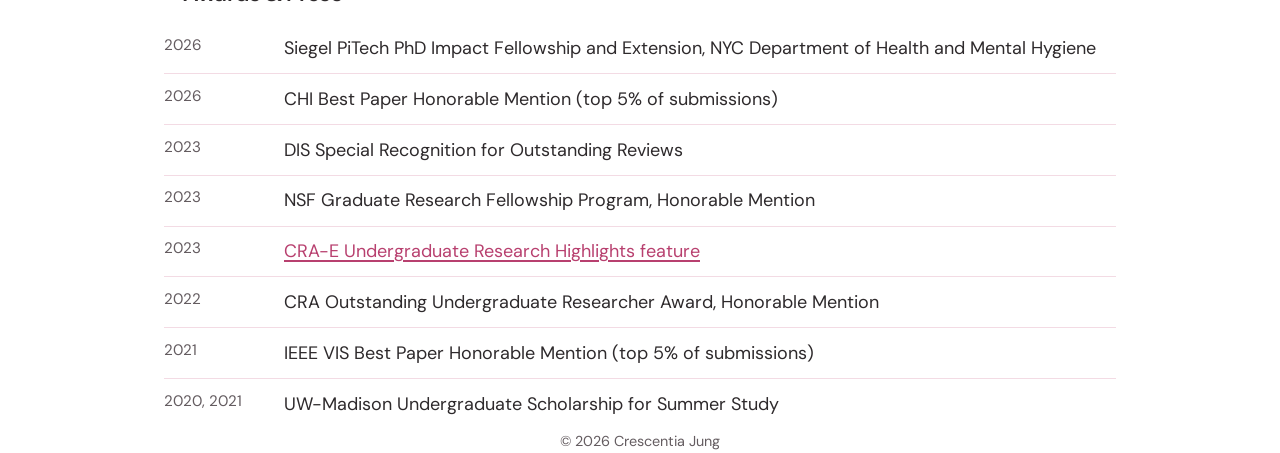
==== commit 38111c81: "Add files via upload" ====
--- a/index.html
+++ b/index.html
@@ -39,7 +39,7 @@
       <img class="photo" src="/photo.jpg" alt="Portrait of Crescentia Jung, smiling" width="640" height="640">
       <div>
         <h1 id="name">Crescentia Jung</h1>
-        <p class="tagline">PhD Candidate in Information Science<br>Cornell Tech, New York City</p>
+        <p class="tagline">PhD Candidate in Information Science (Human-Computer Interaction)<br>Cornell Tech, New York City</p>
         <ul class="links" aria-label="Contact and profiles">
           <li><a href="/cv.pdf" target="_blank" rel="noopener">CV<span class="sr-only"> (PDF)</span><span class="sr-only"> (opens in new tab)</span></a></li>
           <li><a href="mailto:cj382@cornell.edu">Email</a></li>
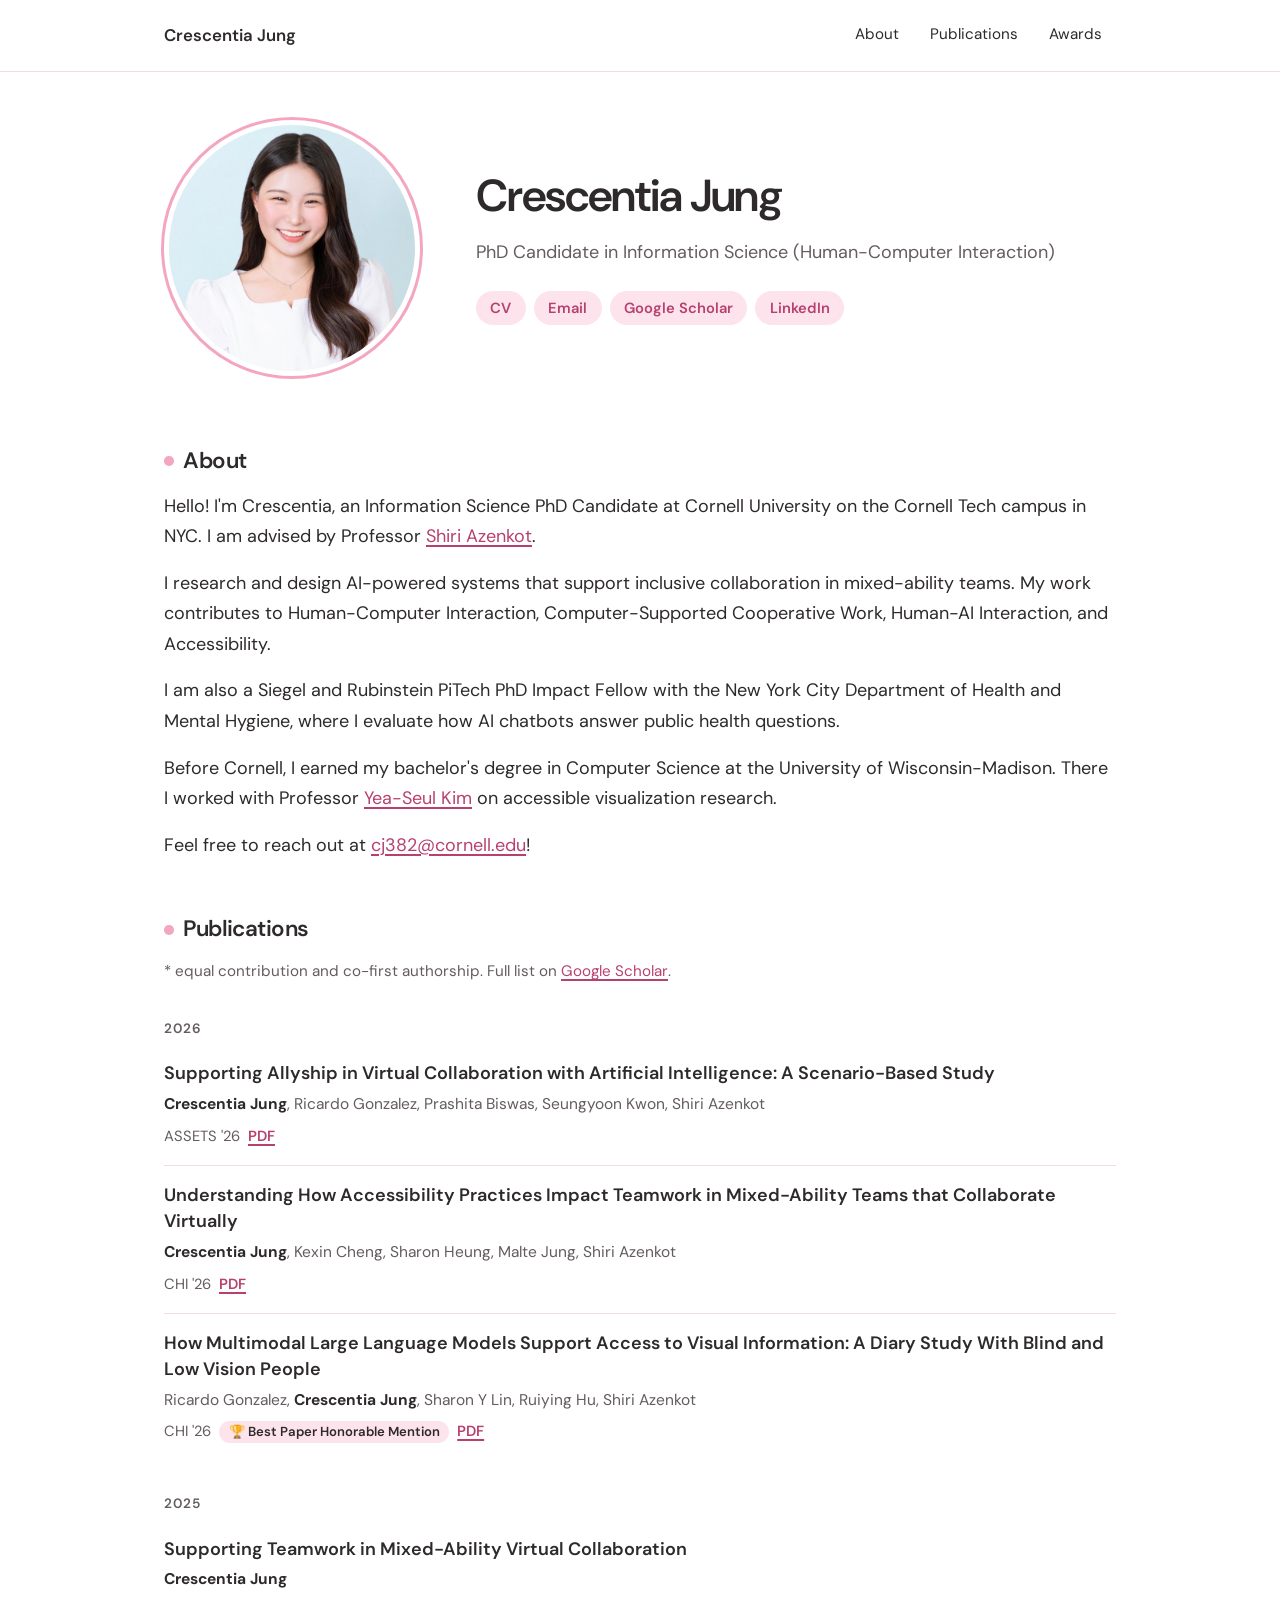
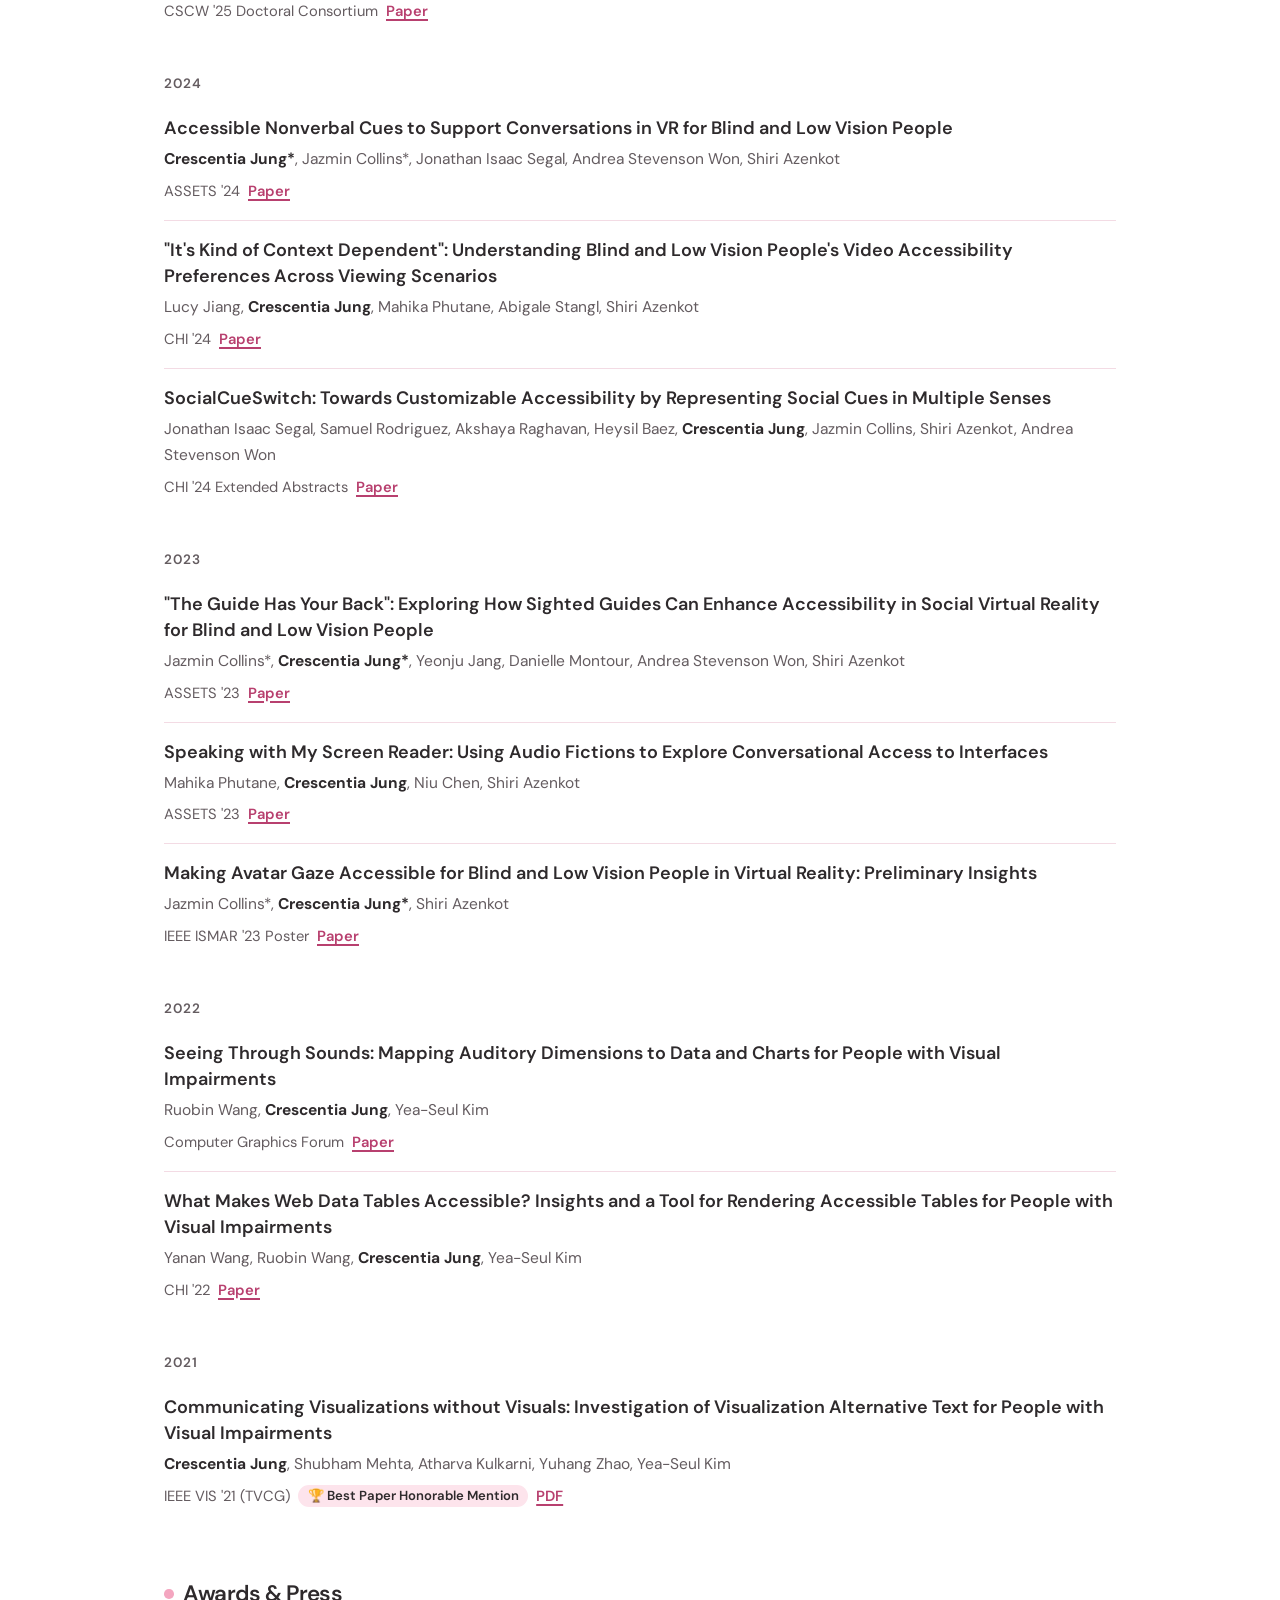
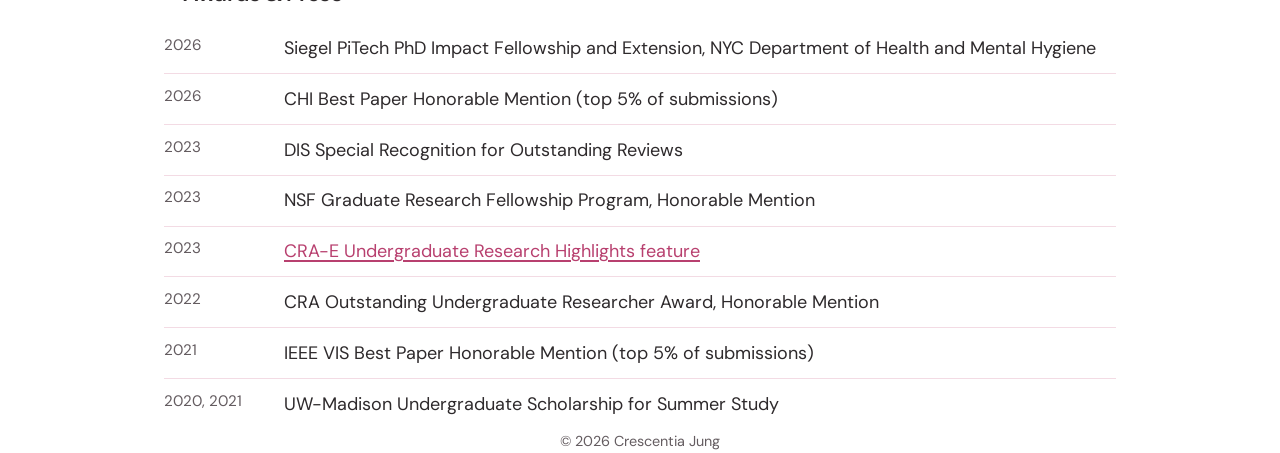
==== commit 36464c41: "Add files via upload" ====
--- a/index.html
+++ b/index.html
@@ -39,7 +39,7 @@
       <img class="photo" src="/photo.jpg" alt="Portrait of Crescentia Jung, smiling" width="640" height="640">
       <div>
         <h1 id="name">Crescentia Jung</h1>
-        <p class="tagline">PhD Candidate in Information Science (Human-Computer Interaction)<br>Cornell Tech, New York City</p>
+        <p class="tagline">PhD Candidate in Information Science (Human-Computer Interaction)</p>
         <ul class="links" aria-label="Contact and profiles">
           <li><a href="/cv.pdf" target="_blank" rel="noopener">CV<span class="sr-only"> (PDF)</span><span class="sr-only"> (opens in new tab)</span></a></li>
           <li><a href="mailto:cj382@cornell.edu">Email</a></li>
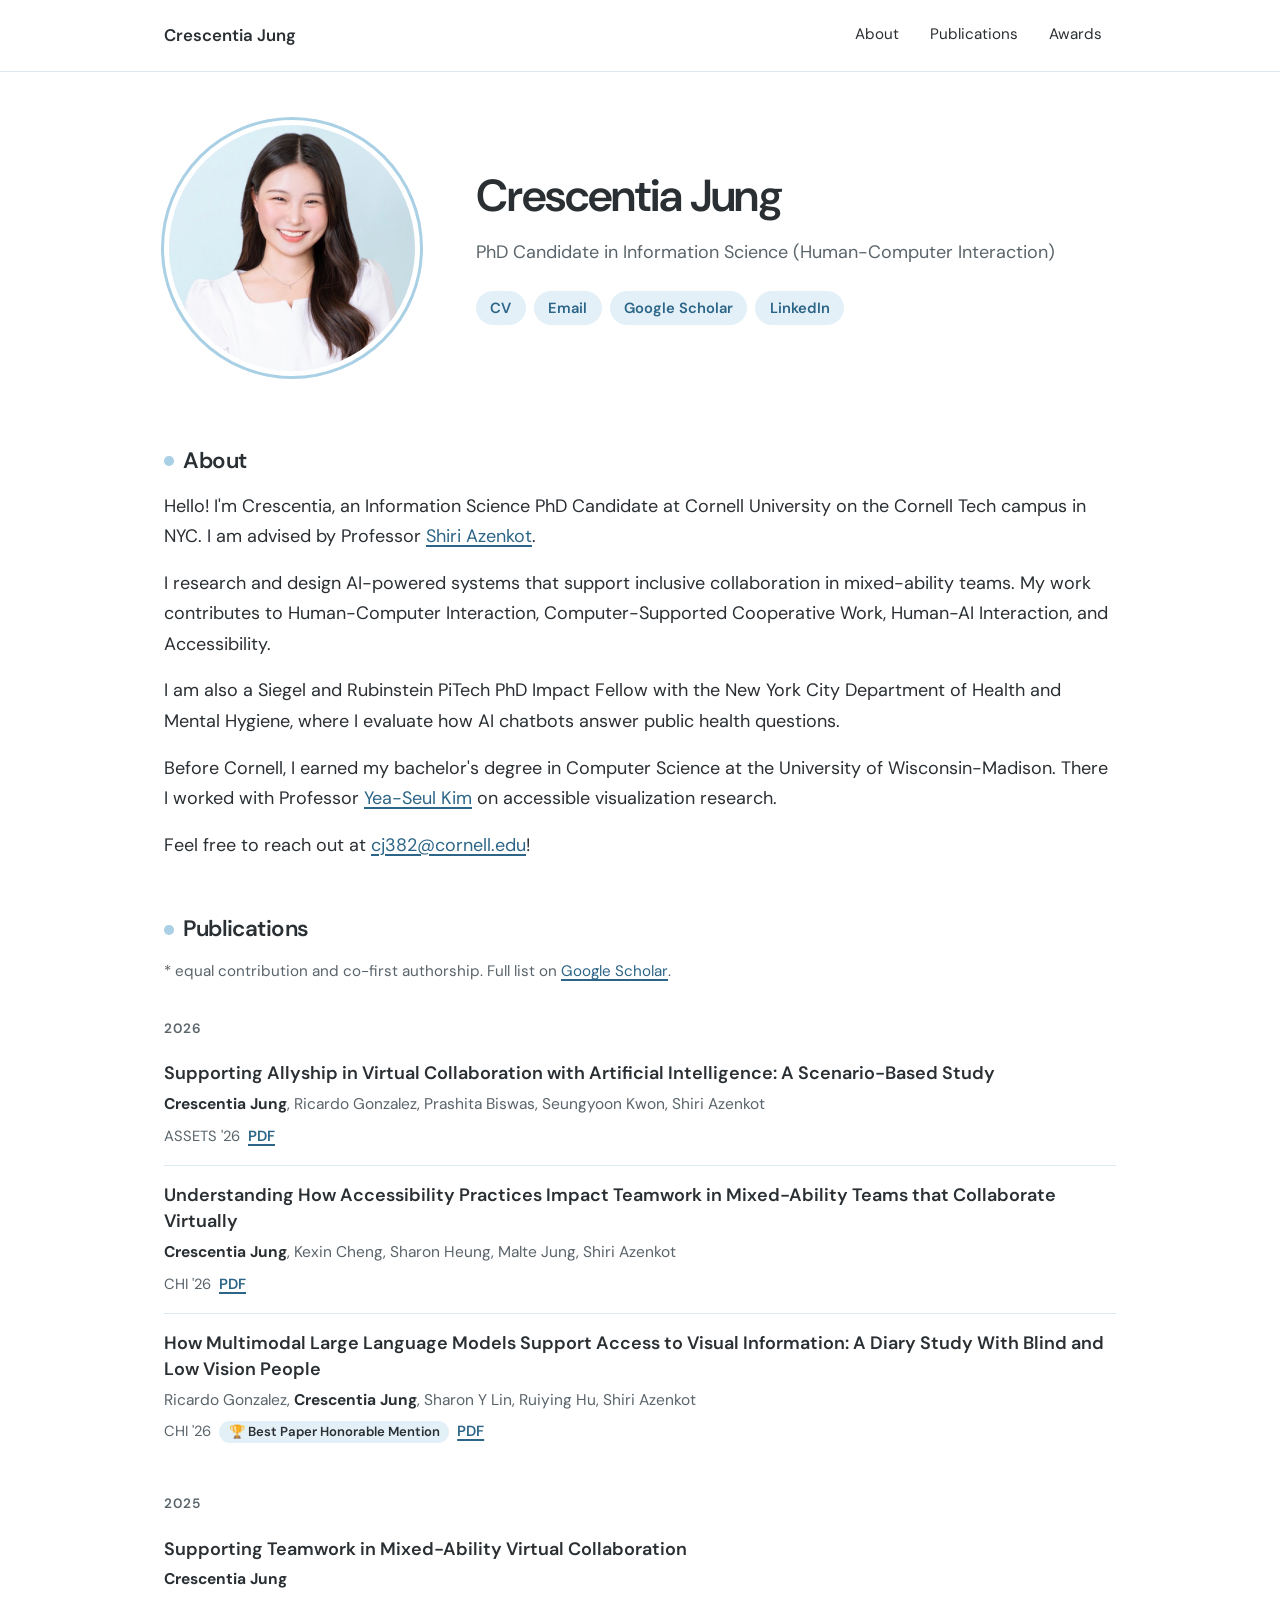
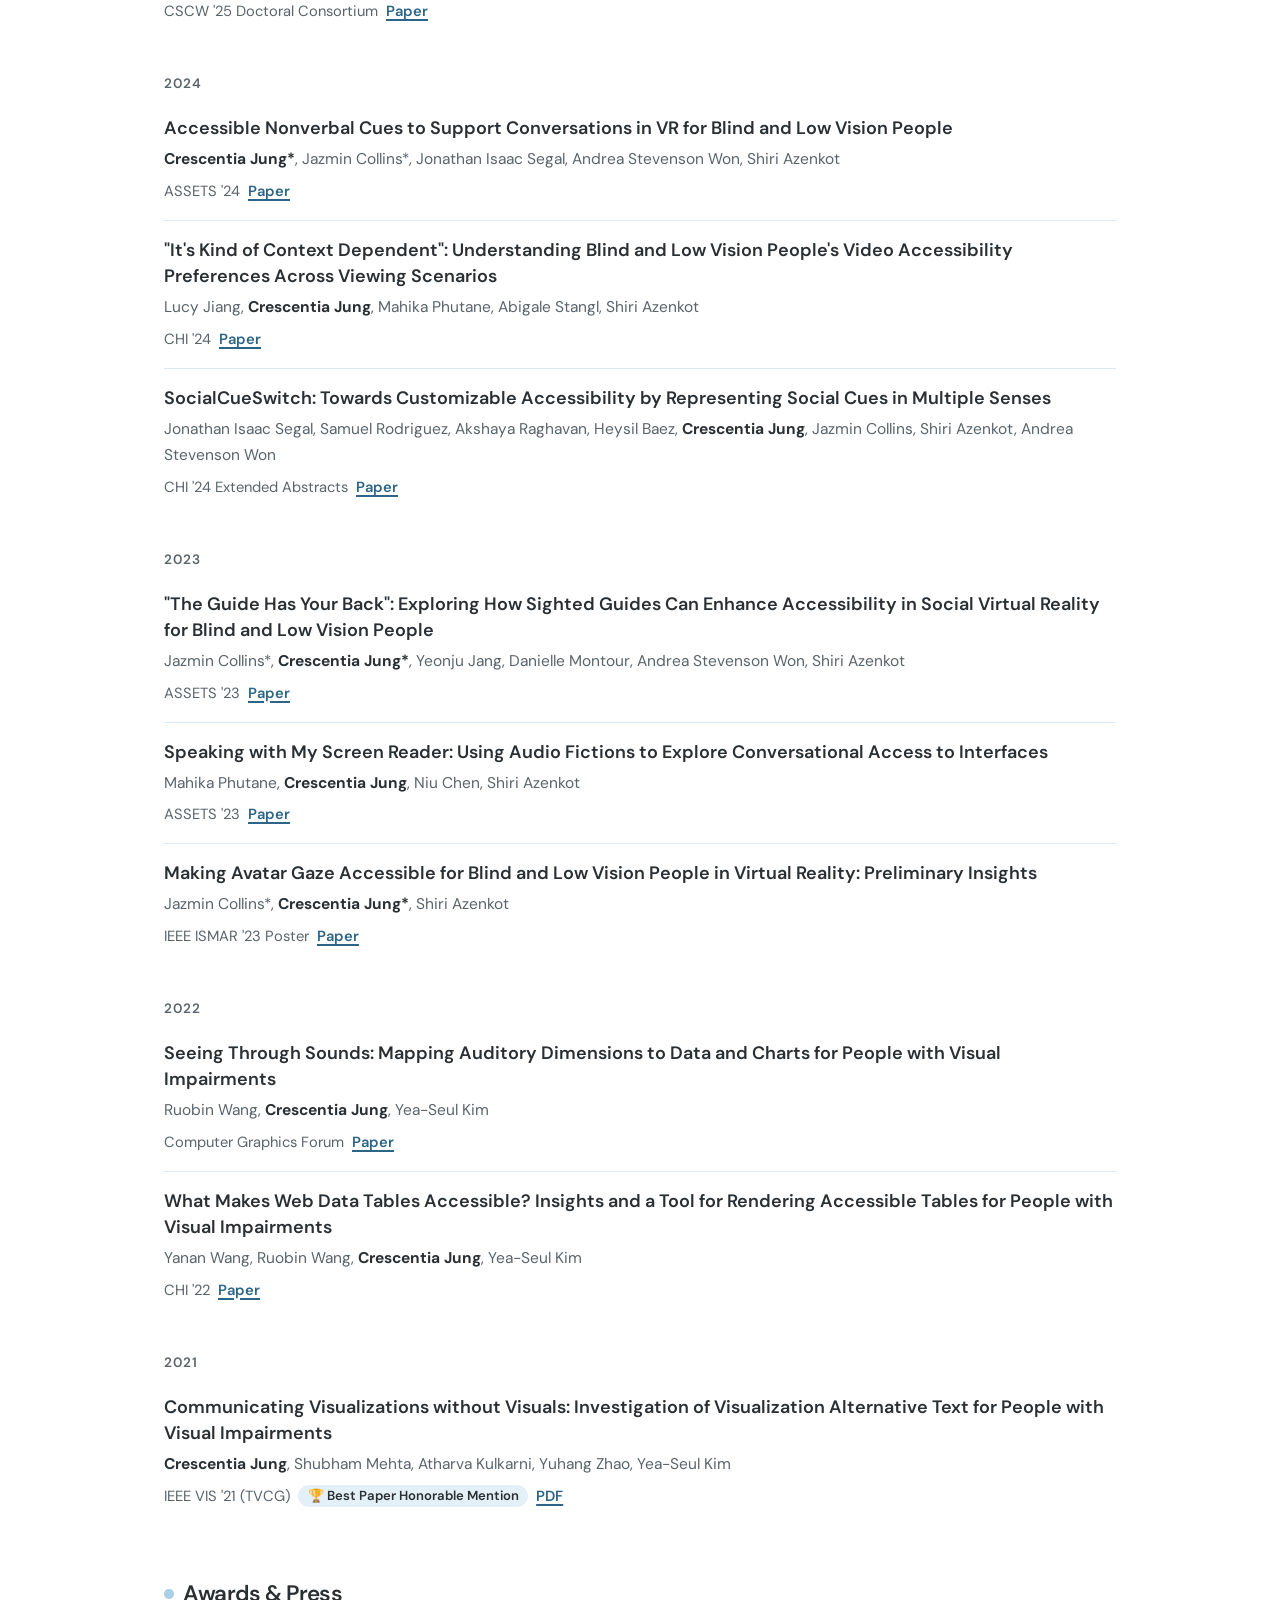
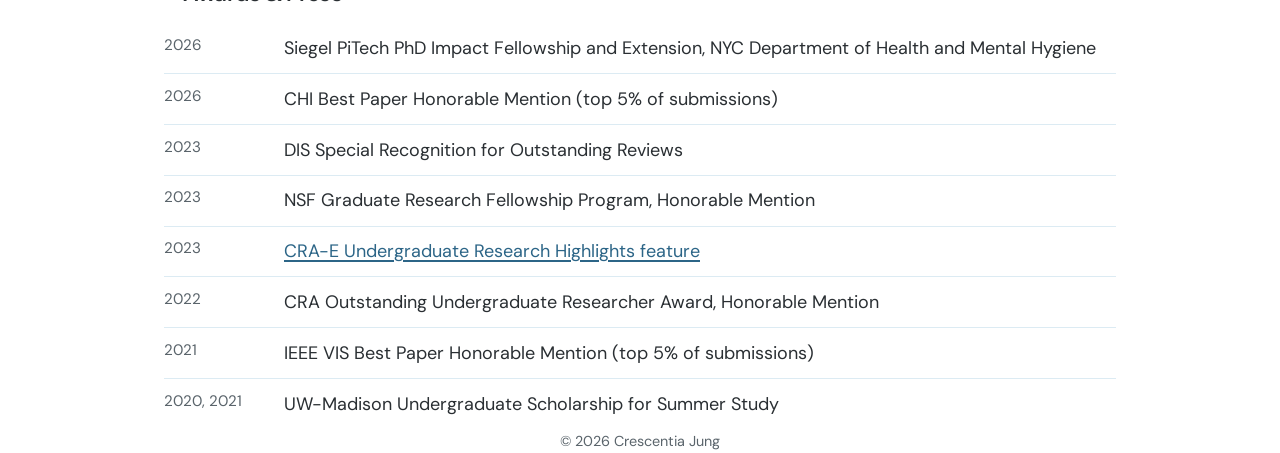
==== commit f485e315: "Add files via upload" ====
--- a/index.html
+++ b/index.html
@@ -10,7 +10,7 @@
   <meta property="og:type" content="website">
   <meta property="og:url" content="https://www.crescentiajung.com/">
   <meta property="og:image" content="https://www.crescentiajung.com/photo.jpg">
-  <link rel="icon" href="data:image/svg+xml,%3Csvg xmlns='http://www.w3.org/2000/svg' viewBox='0 0 24 24'%3E%3Ccircle cx='12' cy='12' r='8' fill='%23f4a6c0'/%3E%3C/svg%3E">
+  <link rel="icon" href="data:image/svg+xml,%3Csvg xmlns='http://www.w3.org/2000/svg' viewBox='0 0 24 24'%3E%3Ccircle cx='12' cy='12' r='8' fill='%23a9d0e4'/%3E%3C/svg%3E">
   <link rel="preconnect" href="https://fonts.googleapis.com">
   <link rel="preconnect" href="https://fonts.gstatic.com" crossorigin>
   <link href="https://fonts.googleapis.com/css2?family=DM+Sans:opsz,wght@9..40,400;9..40,500;9..40,600&display=swap" rel="stylesheet">
--- a/style.css
+++ b/style.css
@@ -1,28 +1,28 @@
 /* Crescentia Jung — site styles
-   To switch to the blue theme, swap the four color values marked (theme). */
+   Colors are drawn from the blue background of photo.jpg. */
 
 :root {
   --bg: #ffffff;
-  --ink: #2e2a2c;
-  --muted: #645c60;       /* 6.3:1 on white */
-  --accent: #b8406f;      /* (theme) links and icons, 5.4:1 on white */
-  --accent-soft: #fde4ec; /* (theme) pill fills */
-  --accent-mid: #f4a6c0;  /* (theme) dots and photo ring */
-  --line: #f3dbe4;        /* (theme) dividers */
-  --focus: #6b4fd8;
+  --ink: #2a2f33;
+  --muted: #5a646b;       /* 6.0:1 on white */
+  --accent: #2c6587;      /* (theme) links, 6.3:1 on white */
+  --accent-soft: #e3f0f7; /* (theme) pill fills, sampled from photo background */
+  --accent-mid: #a9d0e4;  /* (theme) dots and photo ring */
+  --line: #dcebf3;        /* (theme) dividers */
+  --focus: #2c6587;
   --max: 62rem;
 }
 
 @media (prefers-color-scheme: dark) {
   :root {
-    --bg: #1d1a1c;
-    --ink: #f4eef1;
-    --muted: #c2b8bd;
-    --accent: #f5a9c4;
-    --accent-soft: #3b2a32;
-    --accent-mid: #c76b8e;
-    --line: #3a3036;
-    --focus: #b9a8ff;
+    --bg: #161c20;
+    --ink: #eef3f6;
+    --muted: #b3bec5;
+    --accent: #a3d2ea;
+    --accent-soft: #22323c;
+    --accent-mid: #4f7f99;
+    --line: #2a3640;
+    --focus: #a3d2ea;
   }
 }
 
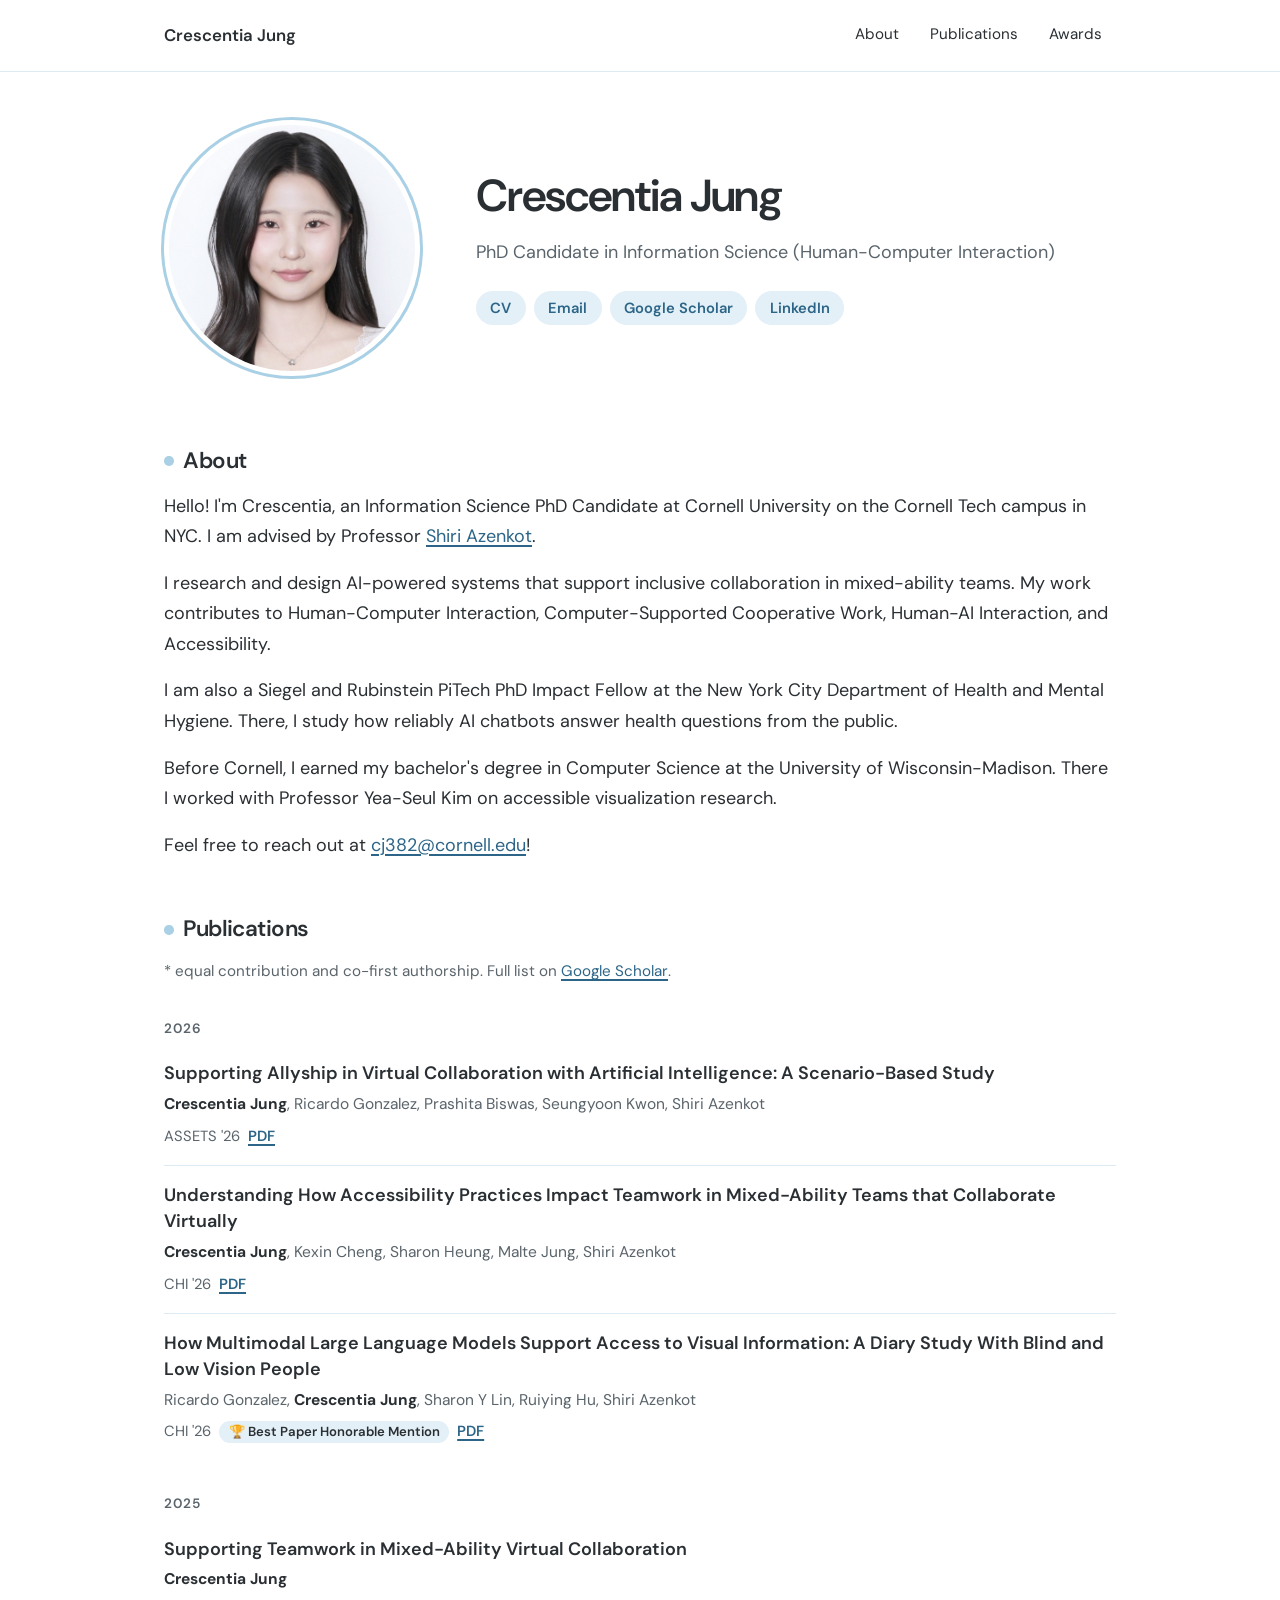
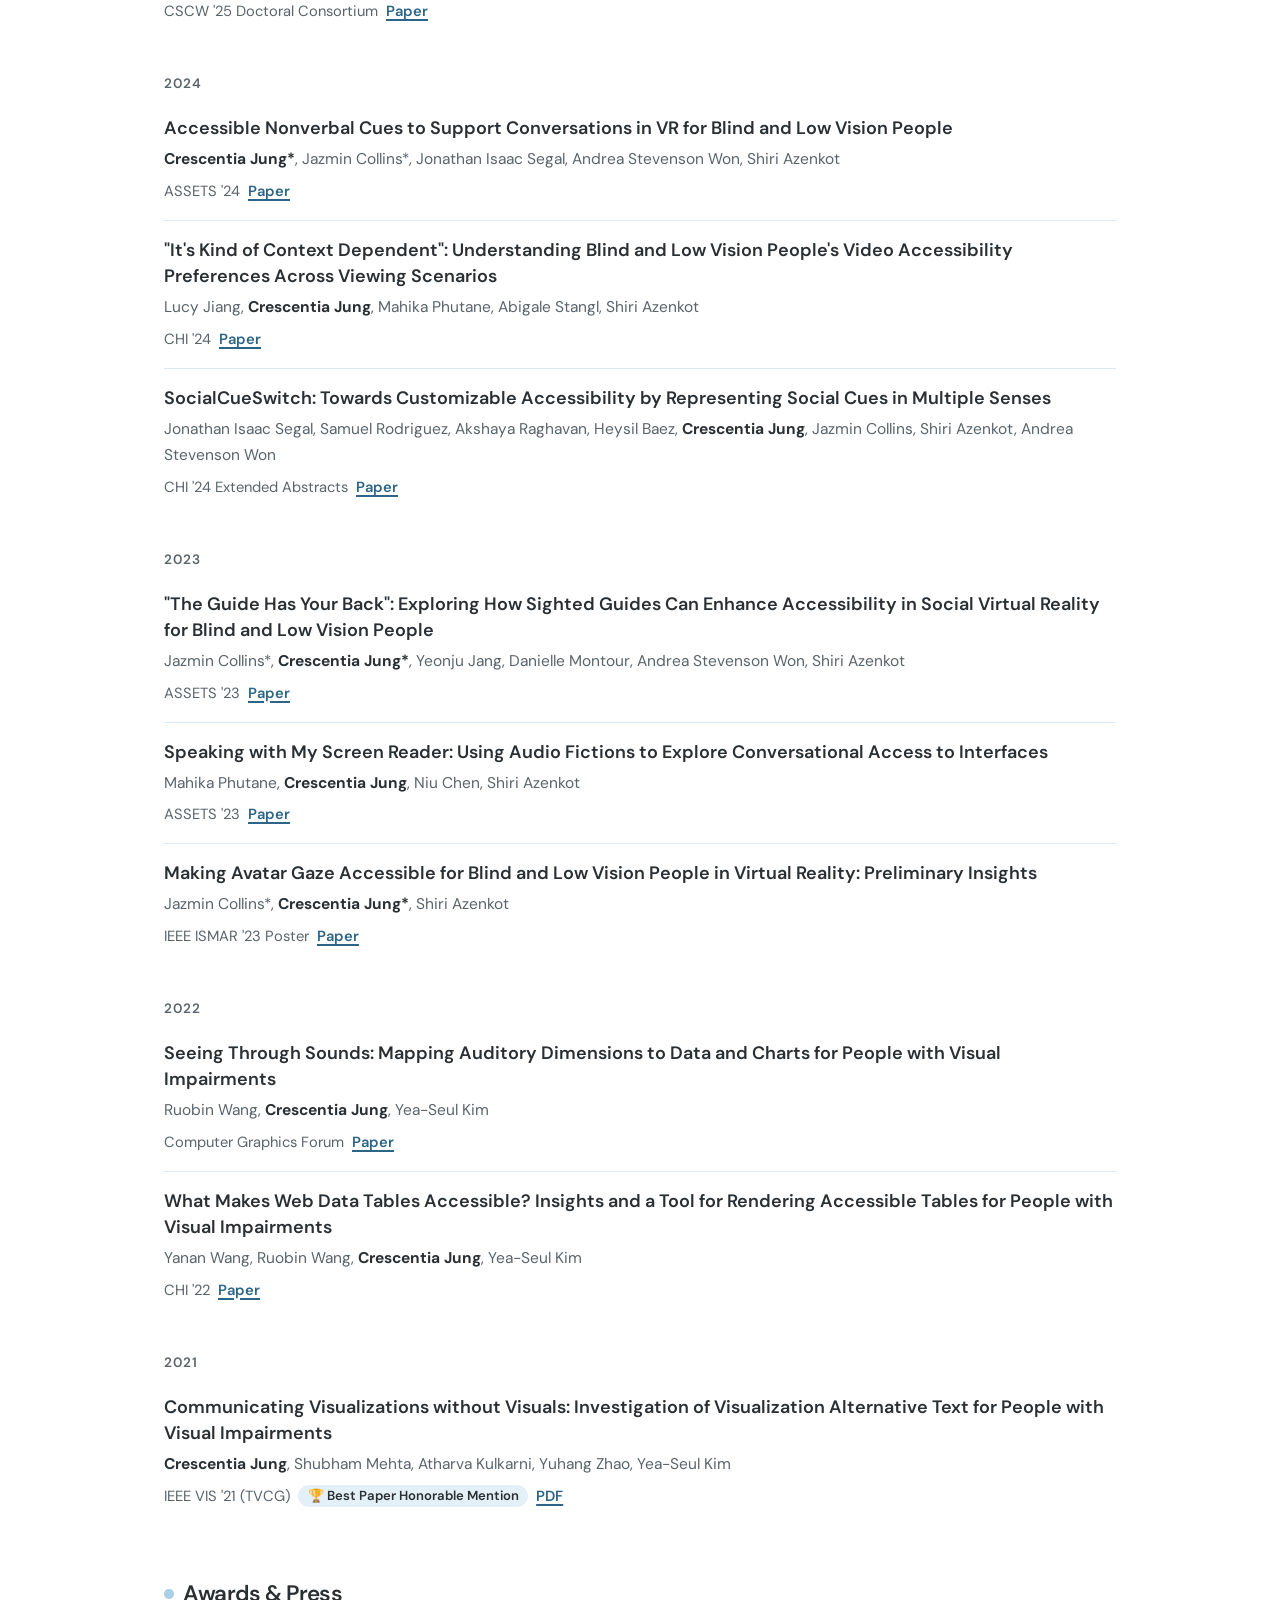
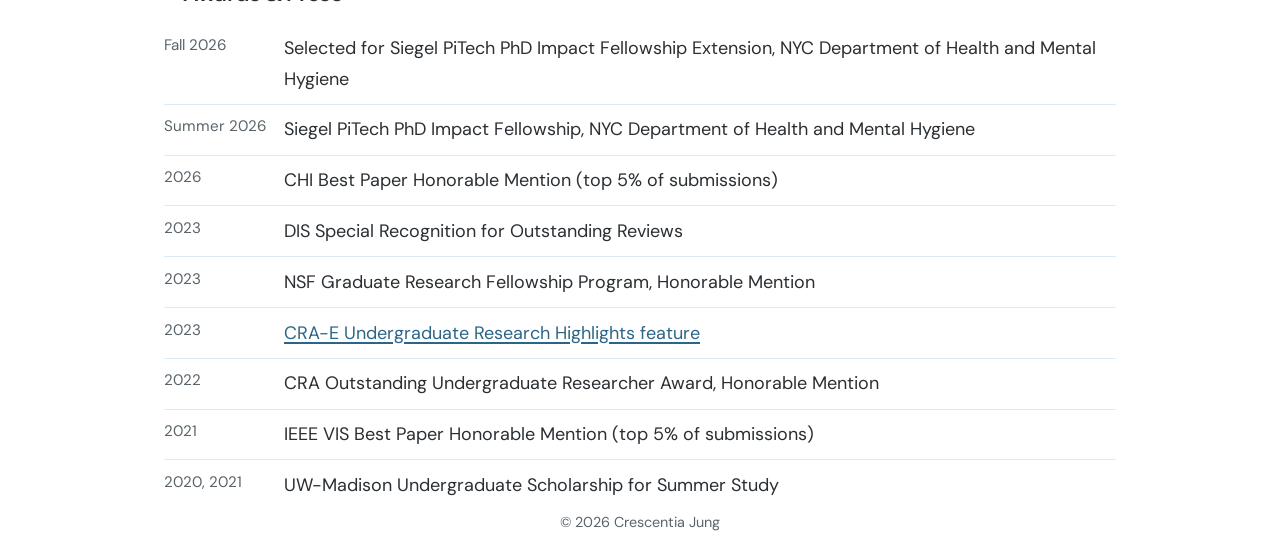
==== commit c7d6f9af: "Add files via upload" ====
--- a/index.html
+++ b/index.html
@@ -53,8 +53,8 @@
       <h2 id="about-h">About</h2>
       <p>Hello! I'm Crescentia, an Information Science PhD Candidate at Cornell University on the Cornell Tech campus in NYC. I am advised by Professor <a href="https://scholar.google.com/citations?user=jNQlAkoAAAAJ&amp;hl=en" target="_blank" rel="noopener">Shiri Azenkot<span class="sr-only"> (opens in new tab)</span></a>.</p>
       <p>I research and design AI-powered systems that support inclusive collaboration in mixed-ability teams. My work contributes to Human-Computer Interaction, Computer-Supported Cooperative Work, Human-AI Interaction, and Accessibility.</p>
-      <p>I am also a Siegel and Rubinstein PiTech PhD Impact Fellow with the New York City Department of Health and Mental Hygiene, where I evaluate how AI chatbots answer public health questions.</p>
-      <p>Before Cornell, I earned my bachelor's degree in Computer Science at the University of Wisconsin-Madison. There I worked with Professor <a href="https://scholar.google.com/citations?user=I6_09PIAAAAJ&amp;hl=en" target="_blank" rel="noopener">Yea-Seul Kim<span class="sr-only"> (opens in new tab)</span></a> on accessible visualization research.</p>
+      <p>I am also a Siegel and Rubinstein PiTech PhD Impact Fellow at the New York City Department of Health and Mental Hygiene. There, I study how reliably AI chatbots answer health questions from the public.</p>
+      <p>Before Cornell, I earned my bachelor's degree in Computer Science at the University of Wisconsin-Madison. There I worked with Professor Yea-Seul Kim on accessible visualization research.</p>
       <p>Feel free to reach out at <a href="mailto:cj382@cornell.edu">cj382@cornell.edu</a>!</p>
     </section>
 
@@ -155,7 +155,8 @@
     <section id="awards" aria-labelledby="awards-h">
       <h2 id="awards-h">Awards &amp; Press</h2>
       <ul class="plain">
-        <li><span class="when">2026</span> Siegel PiTech PhD Impact Fellowship and Extension, NYC Department of Health and Mental Hygiene</li>
+        <li><span class="when">Fall 2026</span> Selected for Siegel PiTech PhD Impact Fellowship Extension, NYC Department of Health and Mental Hygiene</li>
+        <li><span class="when">Summer 2026</span> Siegel PiTech PhD Impact Fellowship, NYC Department of Health and Mental Hygiene</li>
         <li><span class="when">2026</span> CHI Best Paper Honorable Mention (top 5% of submissions)</li>
         <li><span class="when">2023</span> DIS Special Recognition for Outstanding Reviews</li>
         <li><span class="when">2023</span> NSF Graduate Research Fellowship Program, Honorable Mention</li>
